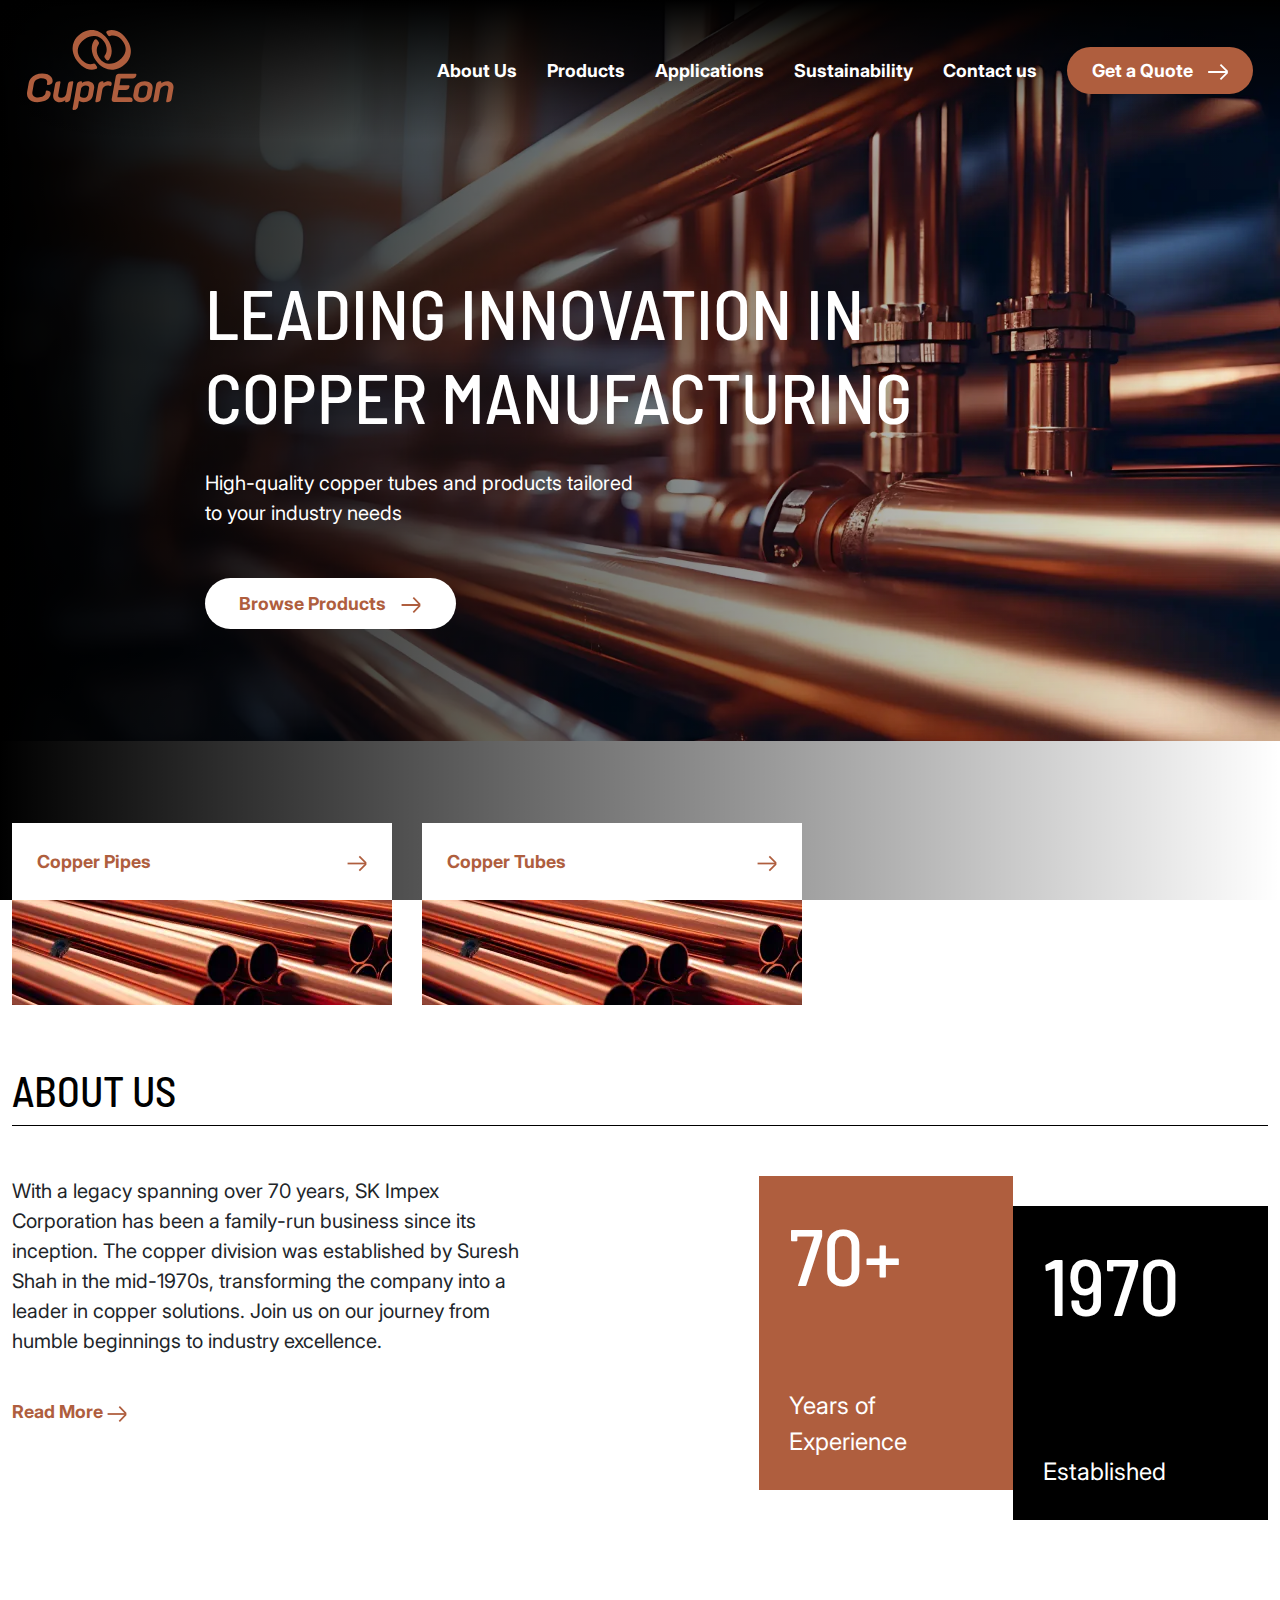
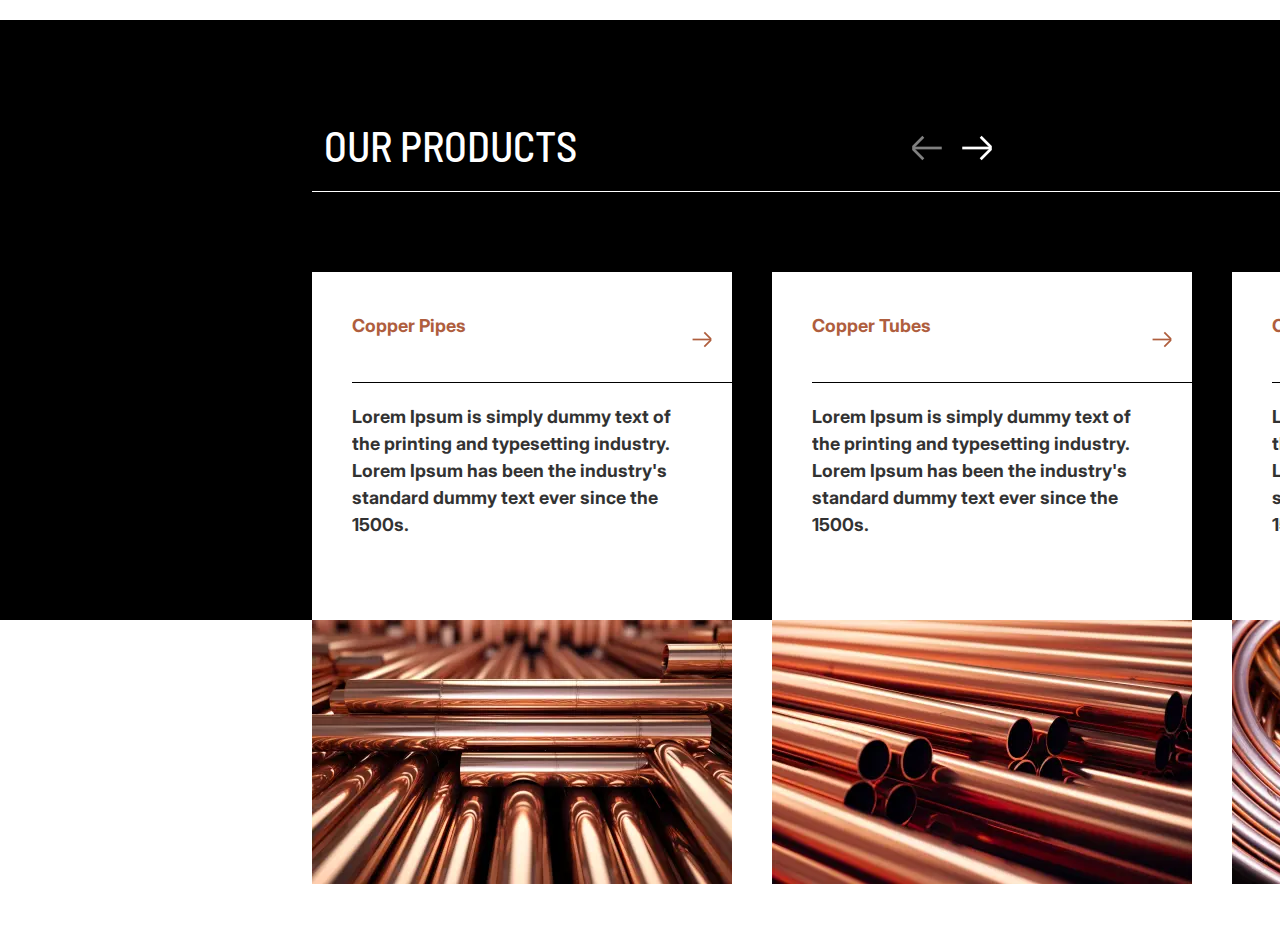
==== index.html @ 1a3609e1 "Fix" ====
<!DOCTYPE html>
<html lang="en">

<head>
    <meta charset="UTF-8">
    <meta name="viewport" content="width=device-width, initial-scale=1.0">
    <title>CuprEon</title>
    <link rel="shortcut icon" href="./assets/images/fav-icon.webp" type="image/x-icon">
    <link rel="stylesheet" href="./css/app.css">
</head>

<body>
    <header class="header">
        <div class="header_inner">
            <div class="header_content container">
                <div class="header_brand_logo">
                    <a href="#">
                        <img src="./assets/images/logo.svg" alt="logo">
                    </a>
                </div>
                <div class="header_navigations_links">
                    <ul class="menu">
                        <li>
                            <a href="#" class="header_nav_links">About Us</a>
                        </li>
                        <li>
                            <a href="#" class="header_nav_links">Products</a>
                        </li>
                        <li>
                            <a href="#" class="header_nav_links">Applications</a>
                        </li>
                        <li>
                            <a href="#" class="header_nav_links">Sustainability</a>
                        </li>
                        <li>
                            <a href="#" class="header_nav_links">Contact us</a>
                        </li>
                        <li>
                            <div class="cta_main diraction_aware_hover">
                                <a href="#" class="cta">Get a Quote <span><img class="theme_icon"
                                            src="./assets/images/site_right_icon_fff.svg"
                                            alt="Image of right icon"></span></a>
                            </div>
                        </li>
                    </ul>

                </div>
                <button class="menu-toggle">☰</button>
            </div>
            <div class="off-canvas-menu">
                <button class="menu-close">&times;</button>
            </div>
        </div>
    </header>
    <main id="main">
        <section id="hero-section">
            <div class="hero">
                <div class="hero_inner">
                    <div class="banner_overlay">
                        <img src="./assets/images/home-hero-banner-bg.webp" alt="Image of banners">
                    </div>
                    <div class="banner_content">
                        <div class="content_inner">
                            <h1>
                                Leading Innovation in
                                Copper Manufacturing
                            </h1>
                            <p>
                                High-quality copper tubes and products tailored to your industry needs
                            </p>
                            <div class="diraction_aware_hover">

                                <a href="#" class="cta cta__banner">Browse Products <span><img class="theme_icon"
                                            src="./assets/images/site_right_icon_theme_clr.svg"
                                            alt="Image of right icon"></span></a>
                            </div>
                        </div>
                    </div>
                </div>
            </div>
        </section>
        <section id="service-cards-section">
            <div class="service_card_inner">
                <div class="service_cards_row container">
                    <div class=" service_card">
                        <div class="service_card_top">
                            <a href="#" class="service_card_link section__cta">
                                <span>Copper Pipes</span>
                                <span class="section__icon">
                                    <img class="section__icon theme_icon"
                                        src=" ./assets/images/site_right_icon_theme_clr.svg" alt="Image of right icon">
                                </span>
                            </a>
                        </div>
                        <div class="service_card_bottom">
                            <img src="./assets/images/copper_tubes.webp" alt="Image of card">
                        </div>
                    </div>
                    <div class=" service_card">
                        <div class="service_card_top">
                            <a href="#" class="service_card_link section__cta">
                                <span>Copper Tubes</span>
                                <span class="section__icon">
                                    <img class="section__icon theme_icon"
                                        src=" ./assets/images/site_right_icon_theme_clr.svg" alt="Image of right icon">
                                </span>
                            </a>
                        </div>
                        <div class="service_card_bottom">
                            <img src="./assets/images/copper_tubes.webp" alt="Image of card">
                        </div>
                    </div>
                </div>
            </div>
        </section>
        <section id="about-us">
            <div class="container padding-top padding-bottom">
                <div class="section--inner">
                    <div class="section__title">
                        <h2> About Us</h2>
                    </div>
                    <div class="section__content">
                        <div class="section__content__inner row">
                            <div class="col-lg-5">
                                <div class="section__col__inner">
                                    <div class="section__text__holder">
                                        <p class="section__text">With a legacy spanning over 70 years, SK Impex
                                            Corporation has been a family-run business since its inception. The copper
                                            division was established by Suresh Shah in the mid-1970s, transforming the
                                            company into a leader in copper solutions. Join us on our journey from
                                            humble beginnings to industry excellence.</p>
                                    </div>
                                    <div class="section__cta__holder">
                                        <a class="section__cta" href="#">Read More <span class="section__icon"><img
                                                    class="theme_icon"
                                                    src="./assets/images/site_right_icon_theme_clr.svg"
                                                    alt="Image of right icon"></span></a>
                                    </div>
                                </div>
                            </div>
                            <div class="col-lg-5">
                                <div class="section__right__content">
                                    <div class="about__exp_block brown">
                                        <h3>70+</h3>
                                        <p class="about_exp_p">Years of Experience</p>
                                    </div>
                                    <div class="about__exp_block black">
                                        <h3>1970</h3>
                                        <p class="about_exp_p">Established</p>
                                    </div>
                                </div>
                            </div>
                        </div>
                    </div>
                </div>
            </div>
        </section>
        <section id="our-product">
            <div class="our-products-section padding-bottom">
                <div class=" our_products_title container no-padding-right no-padding-left">
                    <h2>Our Products</h2>

                </div>
                <div class=" owl-carousel d-block-custom">
                    <div class="item">

                        <div class=" service_card">
                            <div class="service_card_top">
                                <a href="#" class="service_card_link section__cta">
                                    <span>Copper Pipes</span>
                                    <span class="section__icon">
                                        <img class="section__icon theme_icon"
                                            src=" ./assets/images/site_right_icon_theme_clr.svg"
                                            alt="Image of right icon">
                                    </span>
                                    <span class="slider__p__content">
                                        <p>
                                            Lorem Ipsum is simply dummy text of the printing and typesetting industry.
                                            Lorem Ipsum has been the industry's standard
                                            dummy text ever since the 1500s.
                                        </p>
                                    </span>
                                </a>
                            </div>
                            <div class="service_card_bottom">
                                <img src="./assets/images/copper_pipes_slider.webp" alt="Image of card">
                            </div>
                        </div>
                    </div>
                    <div class="item">

                        <div class=" service_card">
                            <div class="service_card_top">
                                <a href="#" class="service_card_link section__cta">
                                    <span>Copper Tubes</span>
                                    <span class="section__icon">
                                        <img class="section__icon theme_icon"
                                            src=" ./assets/images/site_right_icon_theme_clr.svg"
                                            alt="Image of right icon">
                                    </span>
                                    <span class="slider__p__content">
                                        <p>
                                            Lorem Ipsum is simply dummy text of the printing and typesetting industry.
                                            Lorem Ipsum has been the industry's standard
                                            dummy text ever since the 1500s.
                                        </p>
                                    </span>
                                </a>
                            </div>
                            <div class="service_card_bottom">
                                <img src="./assets/images/copper_tubes_slider.webp" alt="Image of card">
                            </div>
                        </div>
                    </div>
                    <div class="item">

                        <div class=" service_card">
                            <div class="service_card_top">
                                <a href="#" class="service_card_link section__cta">
                                    <span>Copper Plain Coil</span>
                                    <span class="section__icon">
                                        <img class="section__icon theme_icon"
                                            src=" ./assets/images/site_right_icon_theme_clr.svg"
                                            alt="Image of right icon">
                                    </span>
                                    <span class="slider__p__content">
                                        <p>
                                            Lorem Ipsum is simply dummy text of the printing and typesetting industry.
                                            Lorem Ipsum has been the industry's standard
                                            dummy text ever since the 1500s.
                                        </p>
                                    </span>
                                </a>
                            </div>
                            <div class="service_card_bottom">
                                <img src="./assets/images/copper_plain_slider.webp" alt="Image of card">
                            </div>
                        </div>
                    </div>
                </div>
            </div>
        </section>
        <section></section>
        <section></section>
    </main>
    <footer></footer>




    <script src="./js/jquery.js"></script>
    <script src="./js/owl.carousel.min.js"></script>
    <script src="./js/bootstrap.min.js"></script>
    <script src="./js/gsap.min.js"></script>
    <script src="./js/ScrollTrigger.min.js"></script>
    <script type="module" src="./js/app.js"></script>
</body>

</html>
---- css/app.css ----
@import url(./owl.carousel.min.css); @import url(./fa.css); @import url(./bootstrap.min.css); @import url(./fonts.css); @import url(./global.css); @import url(./style.css); @import url(./responsive.css);
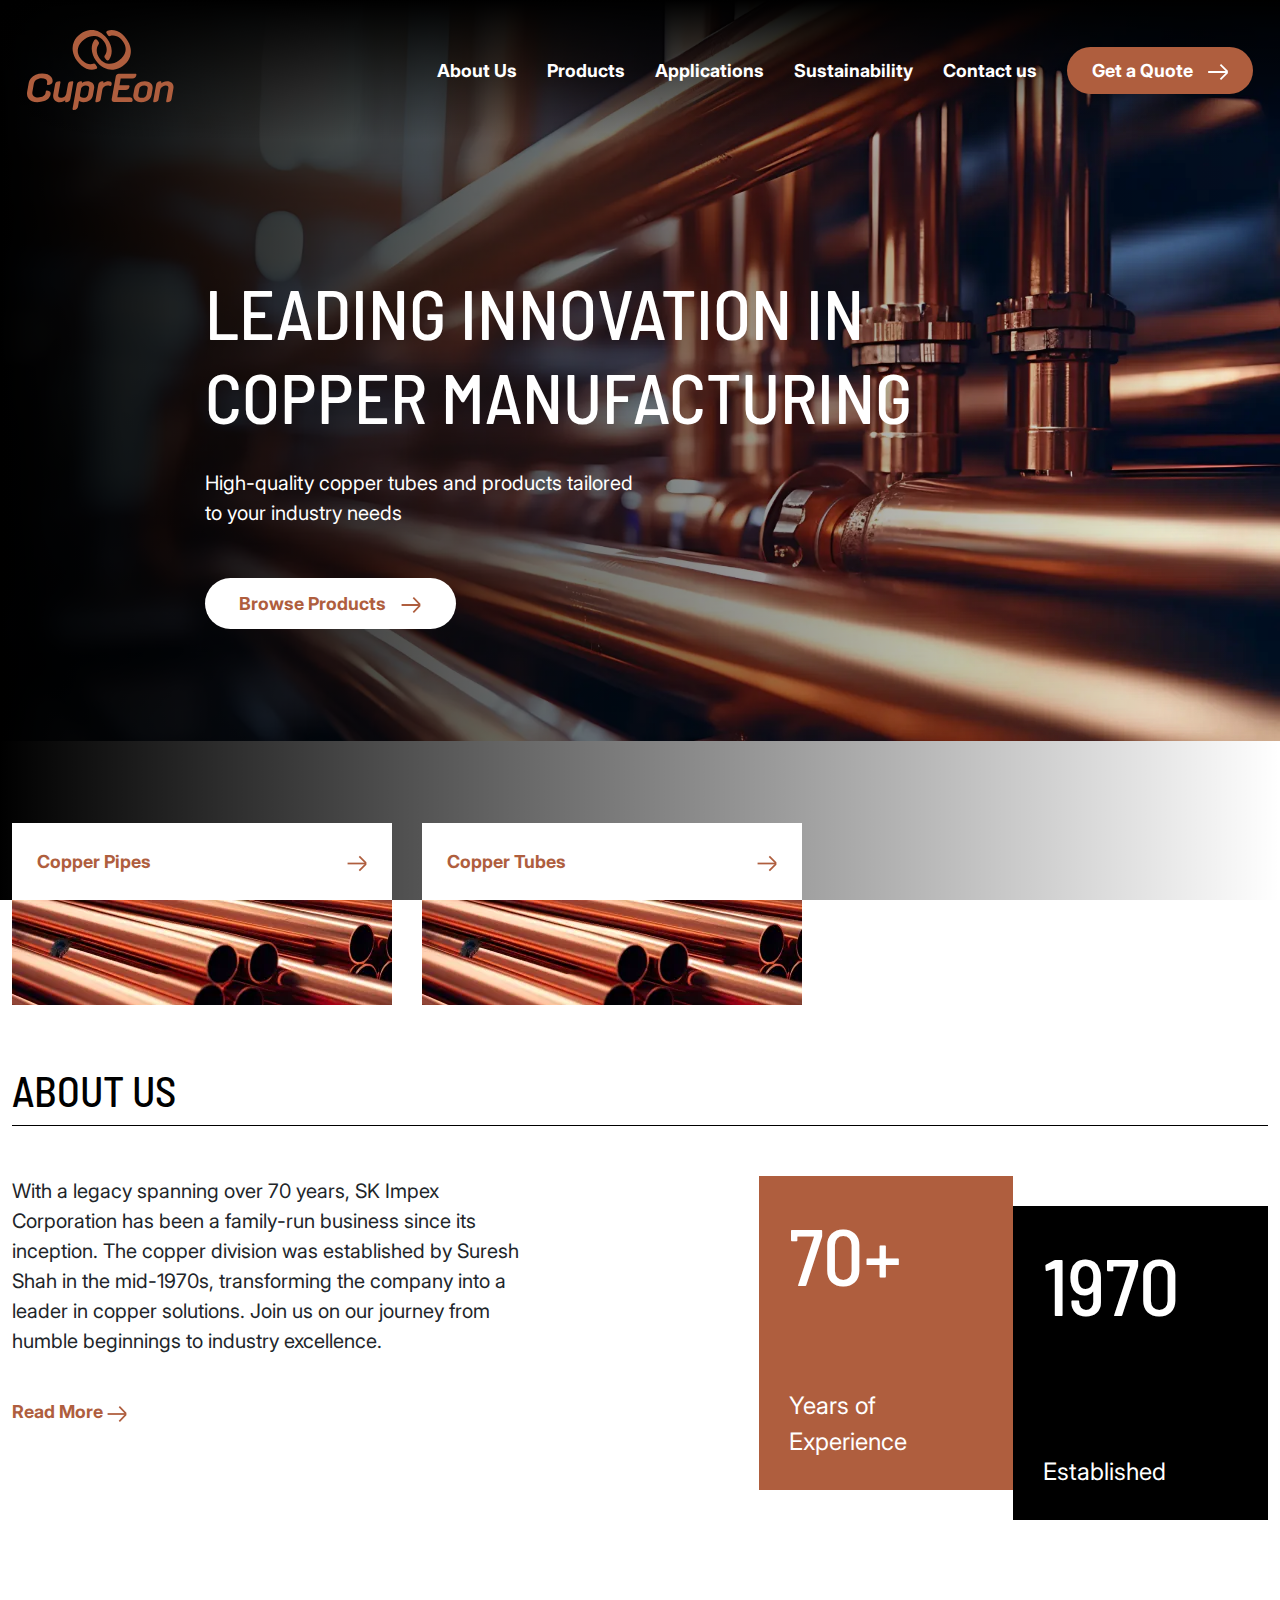
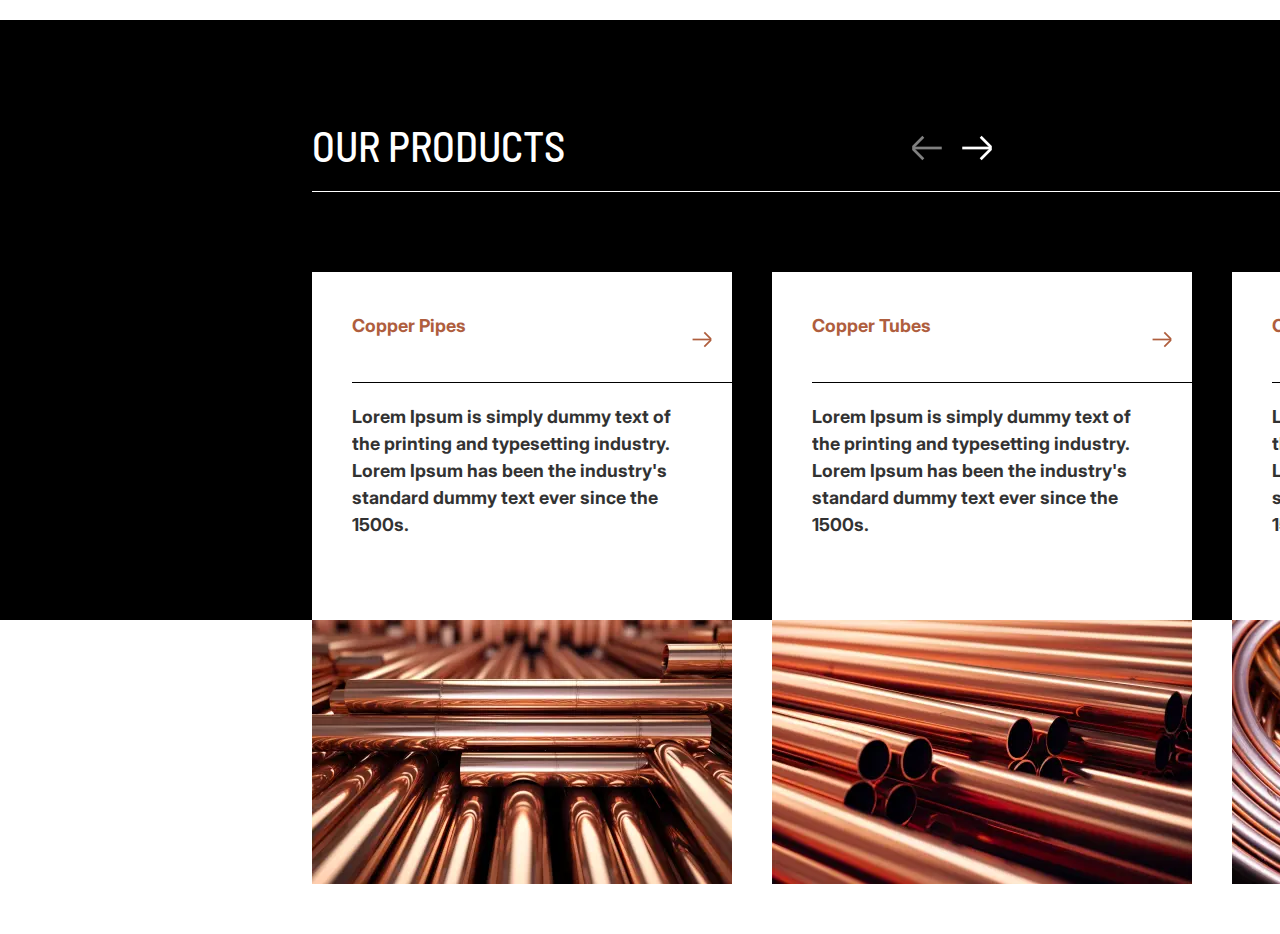
==== commit 77bc8ec4: "Fix" ====
--- a/index.html
+++ b/index.html
@@ -157,7 +157,7 @@
         </section>
         <section id="our-product">
             <div class="our-products-section padding-bottom">
-                <div class=" our_products_title container no-padding-right no-padding-left">
+                <div class=" our_products_title container">
                     <h2>Our Products</h2>
 
                 </div>
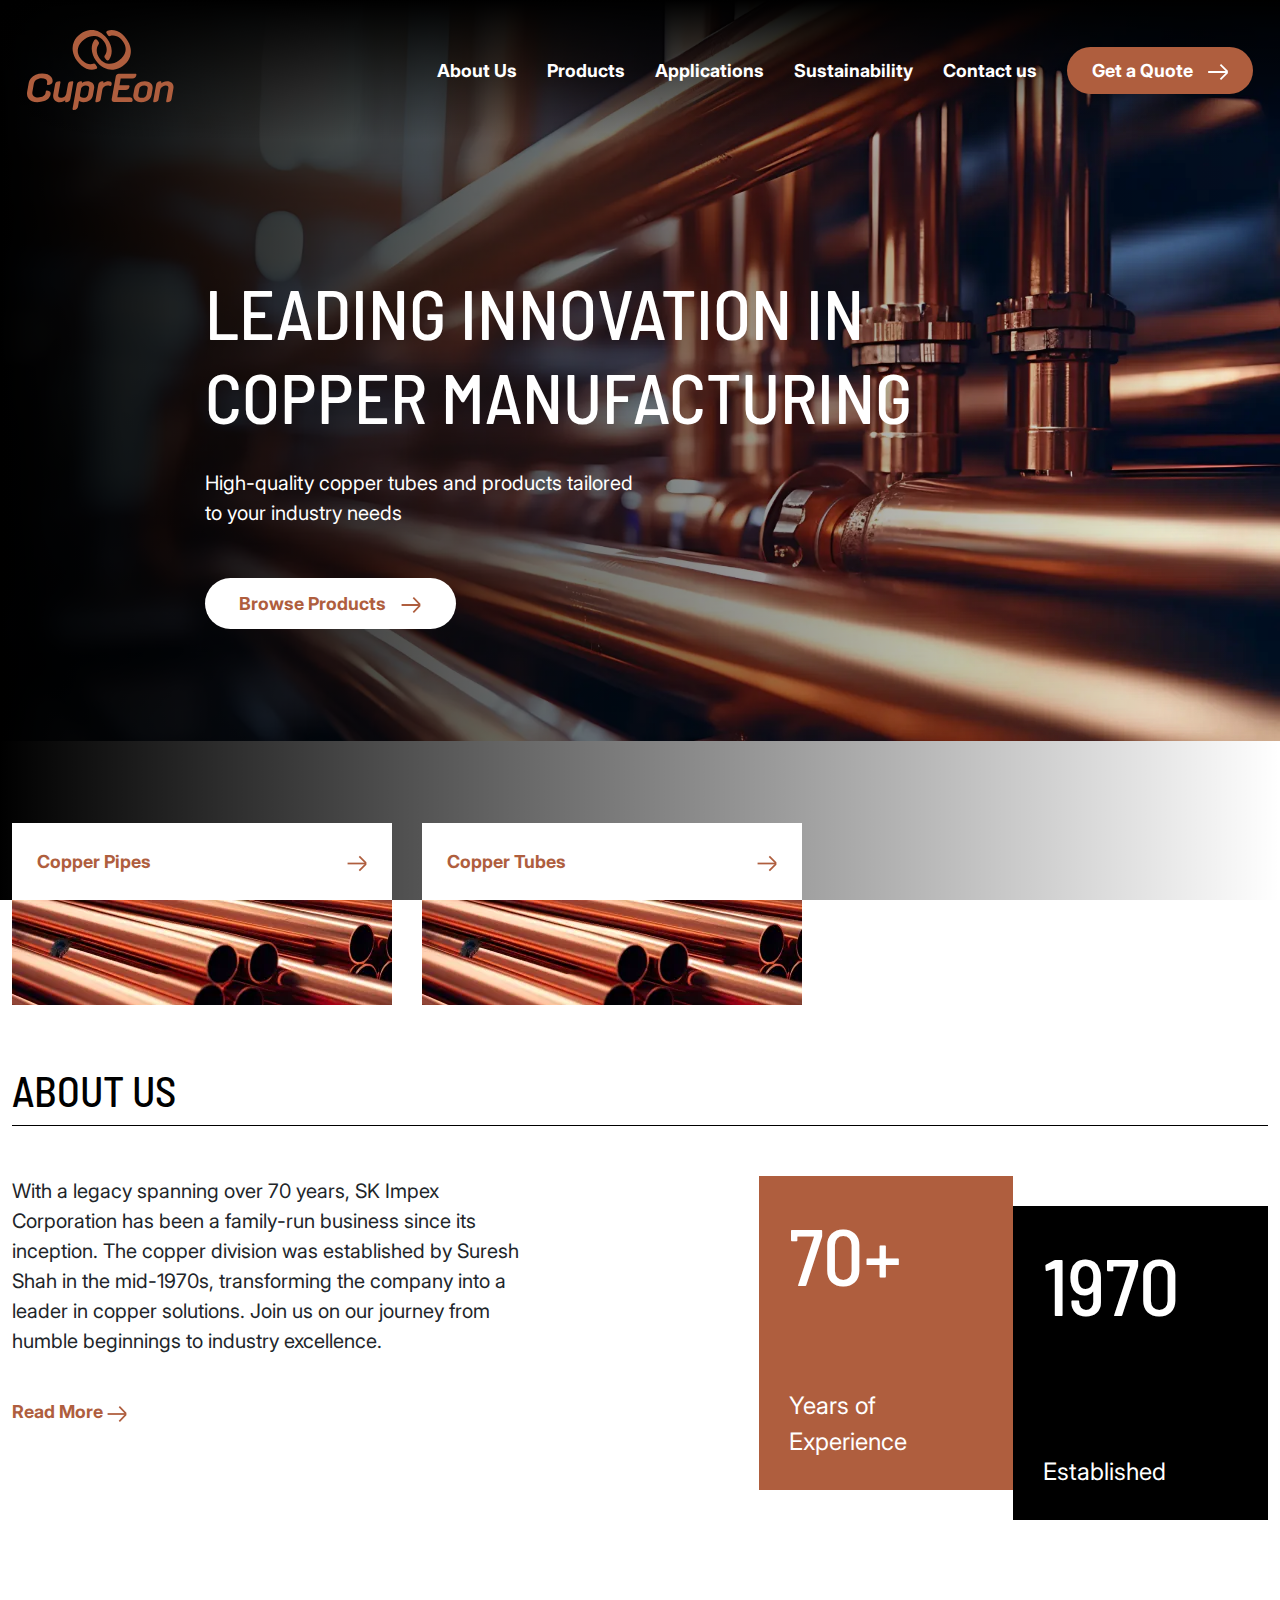
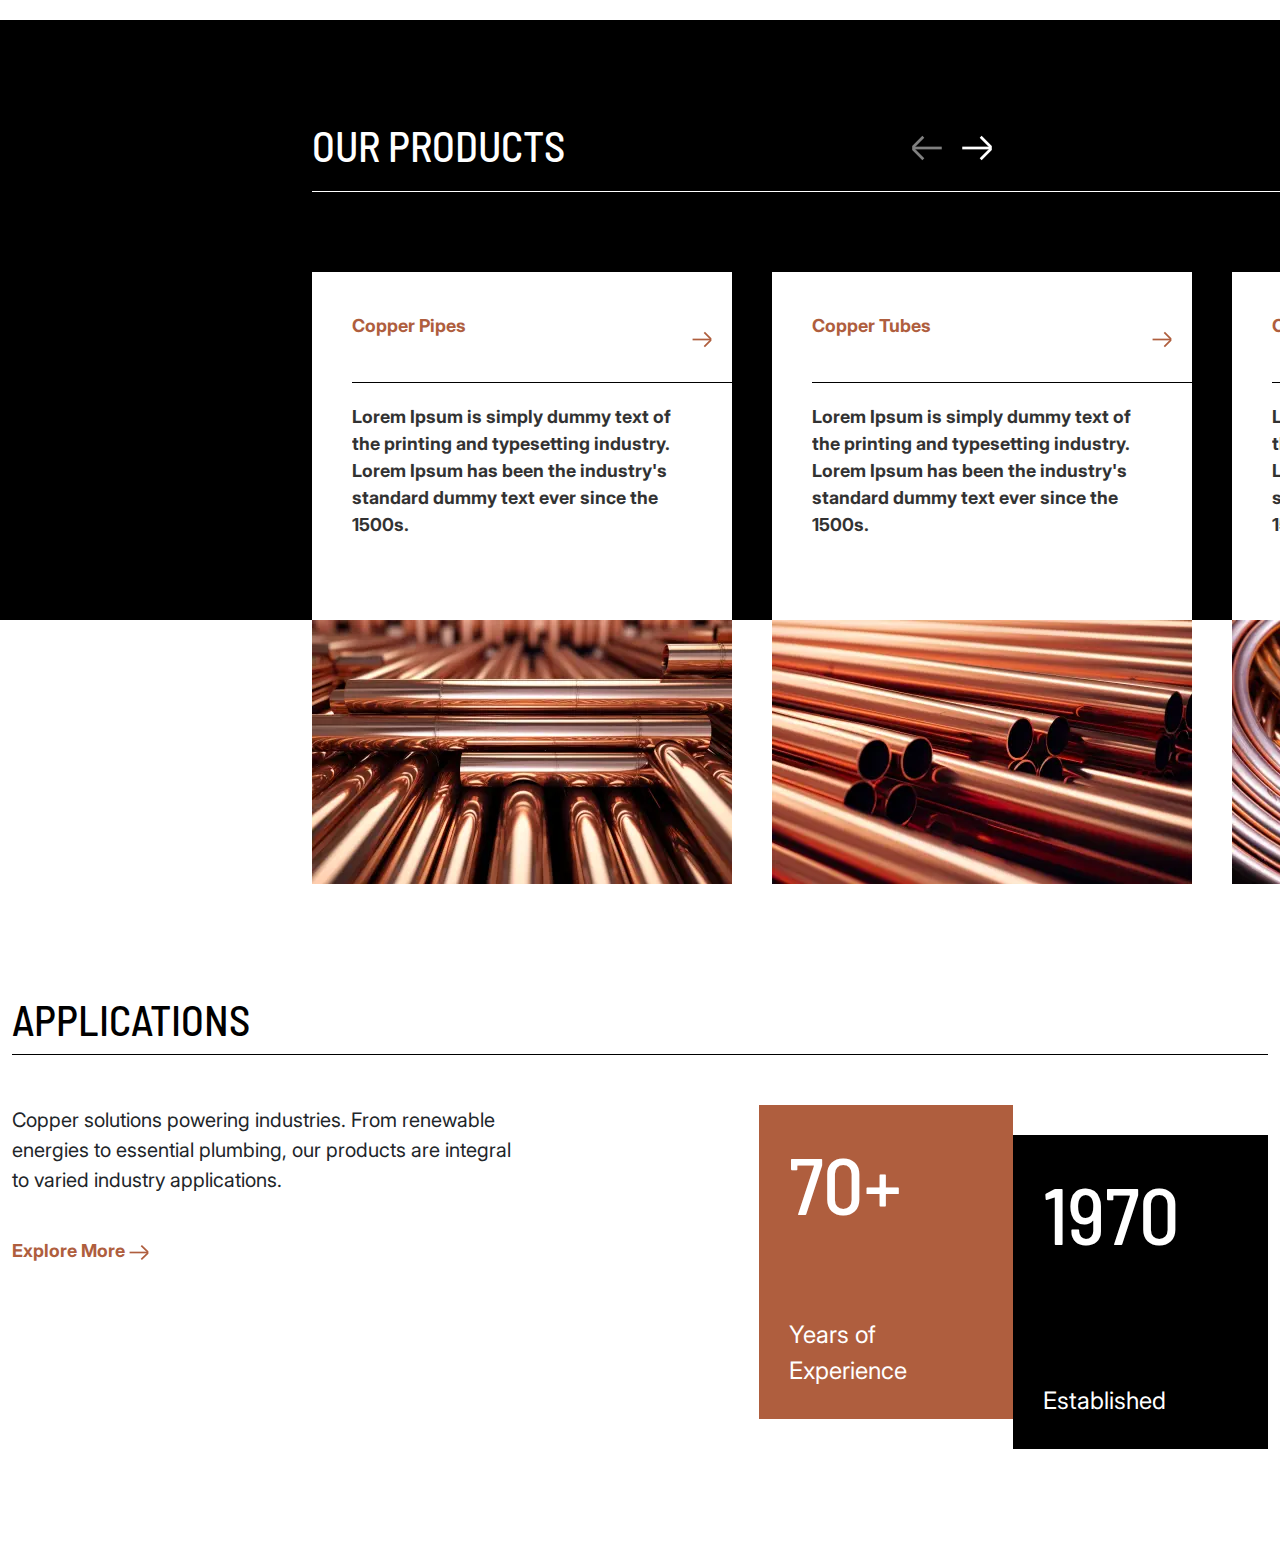
==== commit f6a4d3f5: "Application Added" ====
--- a/index.html
+++ b/index.html
@@ -159,11 +159,9 @@
             <div class="our-products-section padding-bottom">
                 <div class=" our_products_title container">
                     <h2>Our Products</h2>
-
                 </div>
                 <div class=" owl-carousel d-block-custom">
                     <div class="item">
-
                         <div class=" service_card">
                             <div class="service_card_top">
                                 <a href="#" class="service_card_link section__cta">
@@ -240,7 +238,46 @@
                 </div>
             </div>
         </section>
-        <section></section>
+        <section>
+            <div class="container padding-top padding-bottom">
+                <div class="section--inner">
+                    <div class="section__title">
+                        <h2> Applications</h2>
+                    </div>
+                    <div class="section__content">
+                        <div class="section__content__inner row">
+                            <div class="col-lg-5">
+                                <div class="section__col__inner">
+                                    <div class="section__text__holder">
+                                        <p class="section__text">Copper solutions powering industries. From renewable
+                                            energies to essential plumbing, our products are integral to varied
+                                            industry applications.</p>
+                                    </div>
+                                    <div class="section__cta__holder">
+                                        <a class="section__cta" href="#">Explore More <span class="section__icon"><img
+                                                    class="theme_icon"
+                                                    src="./assets/images/site_right_icon_theme_clr.svg"
+                                                    alt="Image of right icon"></span></a>
+                                    </div>
+                                </div>
+                            </div>
+                            <div class="col-lg-5">
+                                <div class="section__right__content">
+                                    <div class="about__exp_block brown">
+                                        <h3>70+</h3>
+                                        <p class="about_exp_p">Years of Experience</p>
+                                    </div>
+                                    <div class="about__exp_block black">
+                                        <h3>1970</h3>
+                                        <p class="about_exp_p">Established</p>
+                                    </div>
+                                </div>
+                            </div>
+                        </div>
+                    </div>
+                </div>
+            </div>
+        </section>
         <section></section>
     </main>
     <footer></footer>
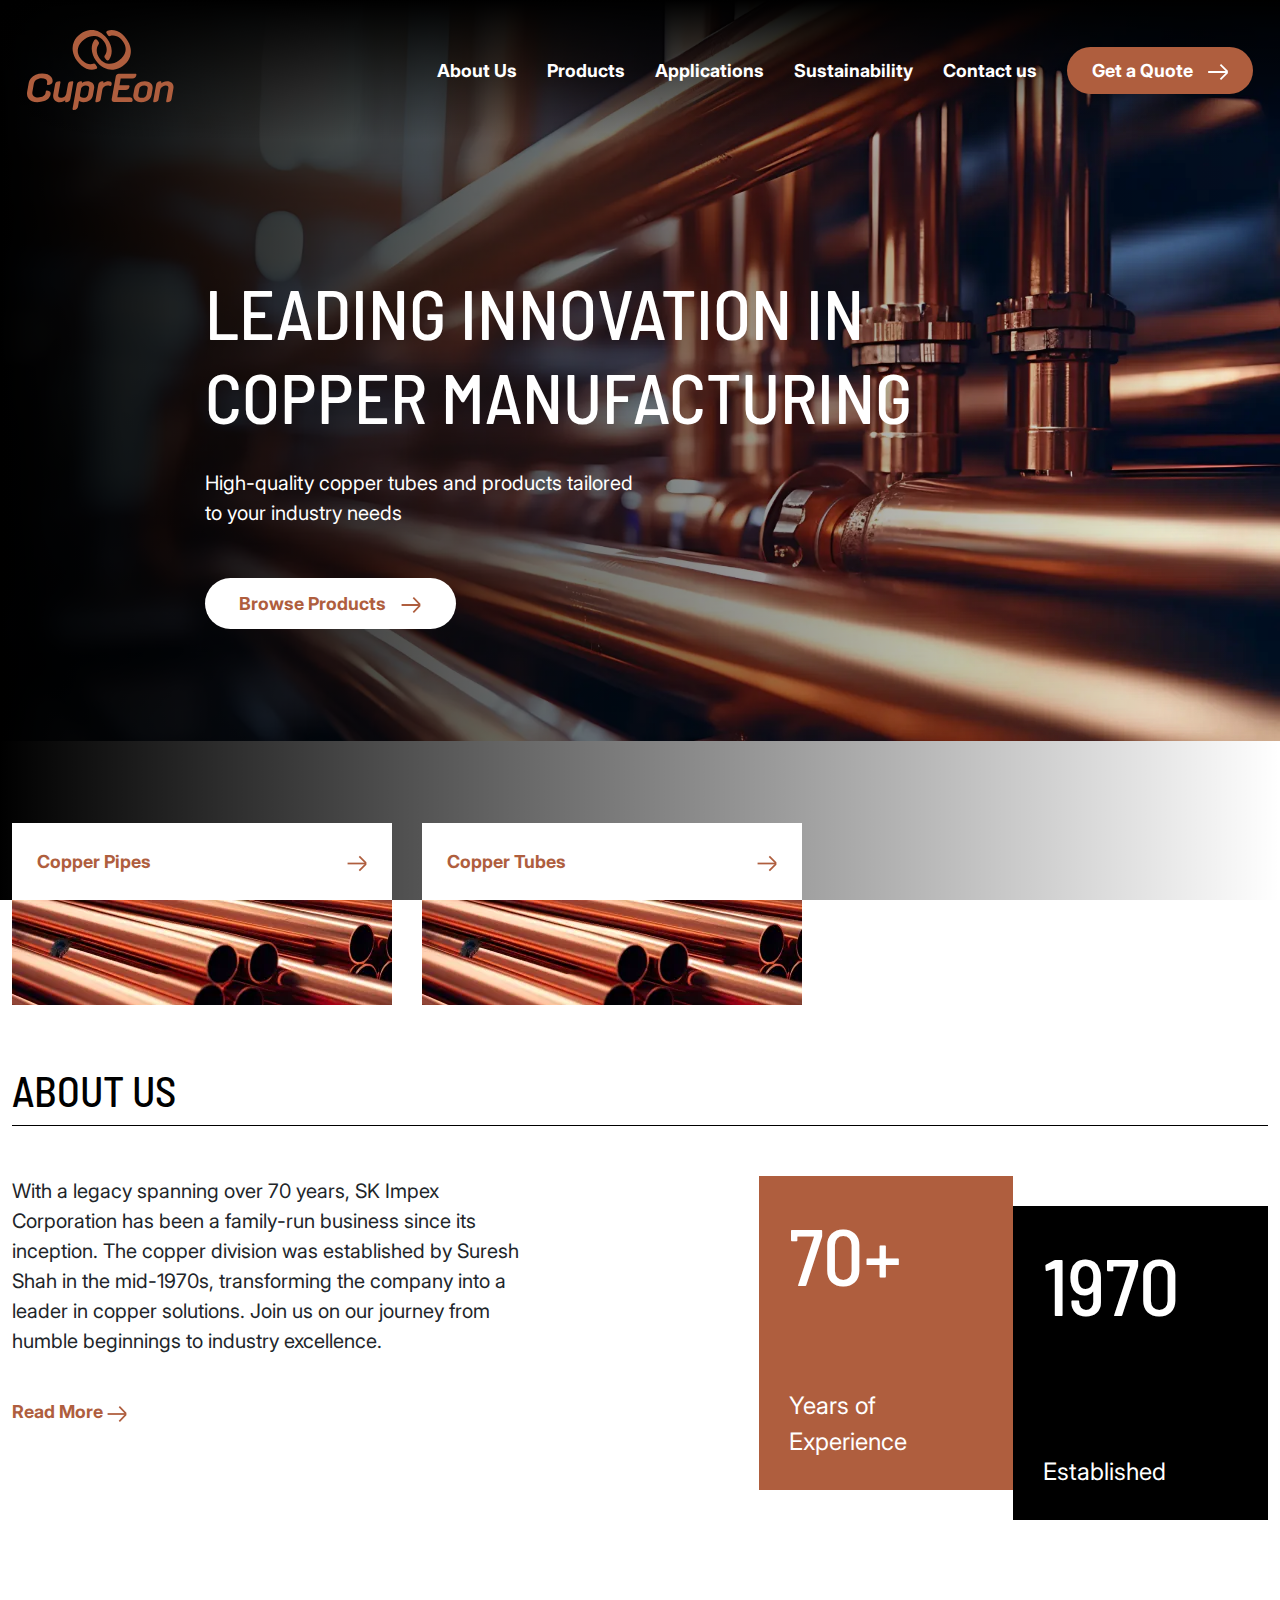
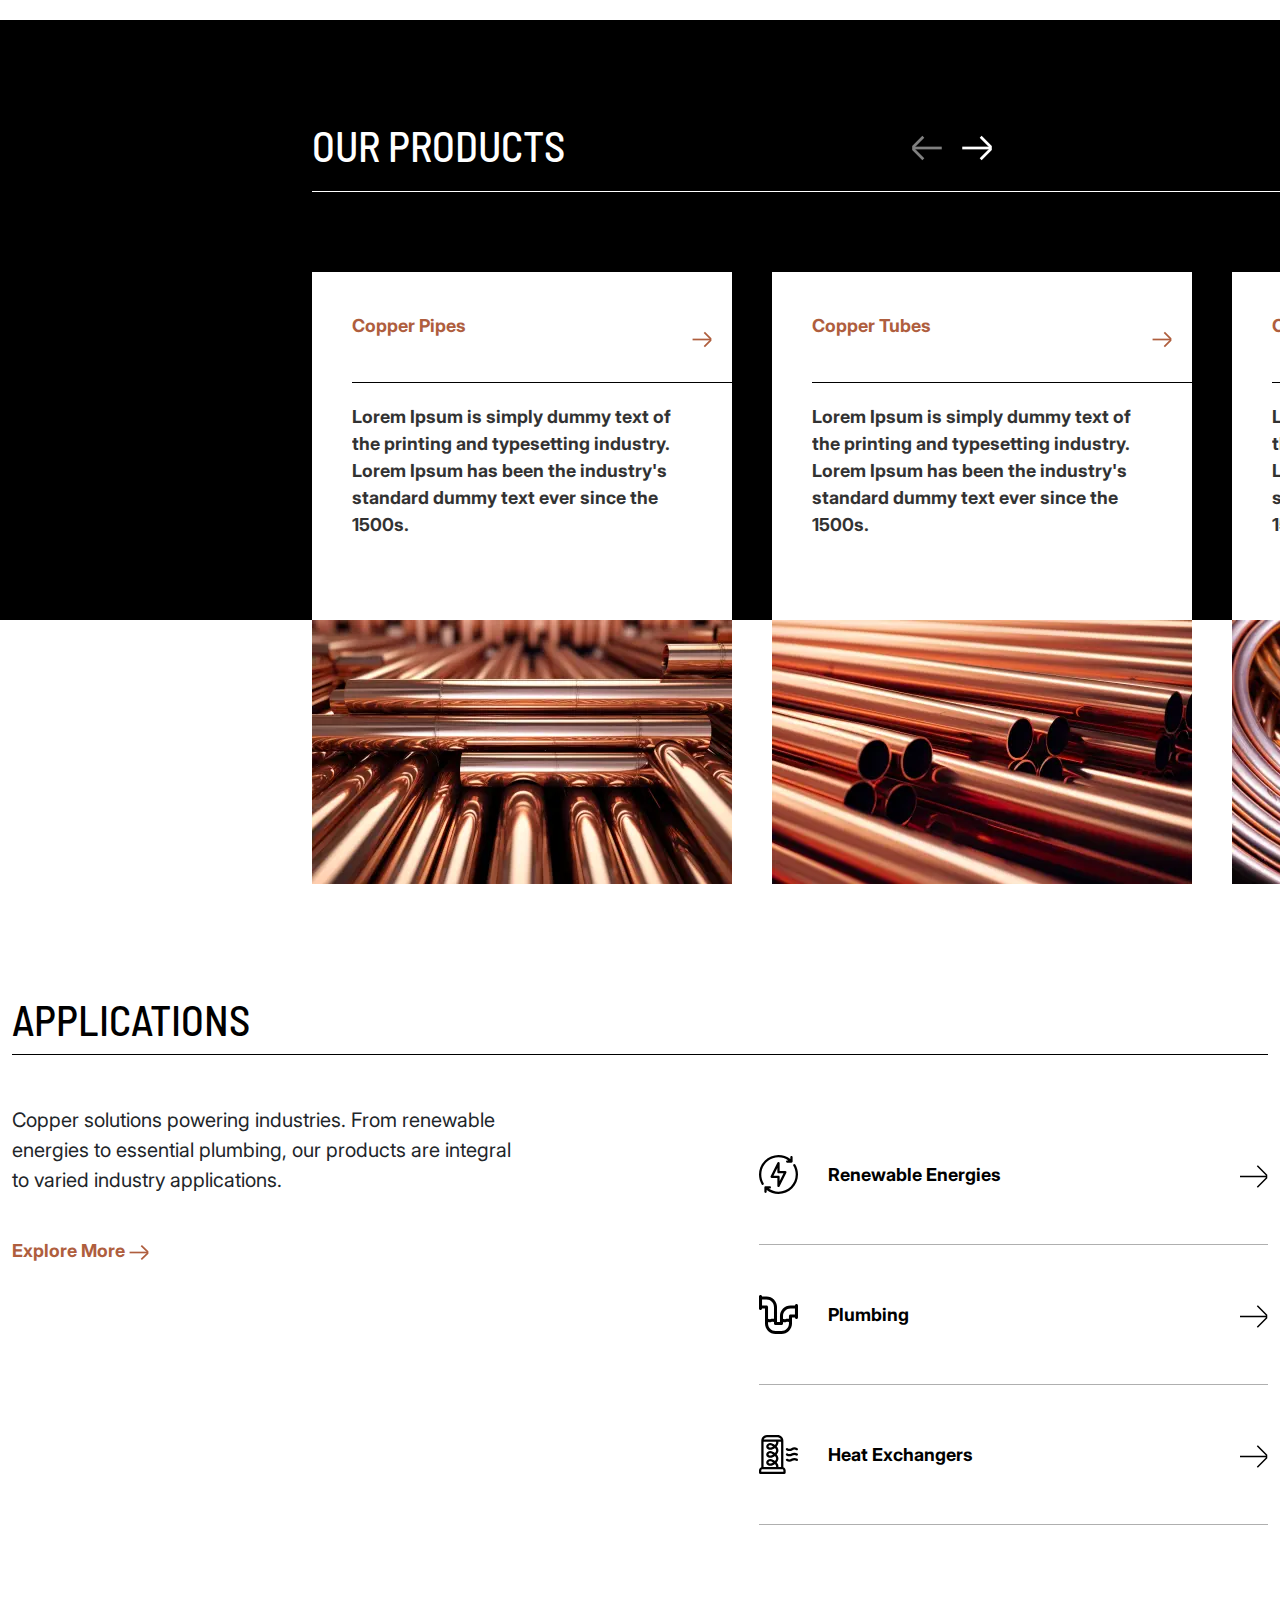
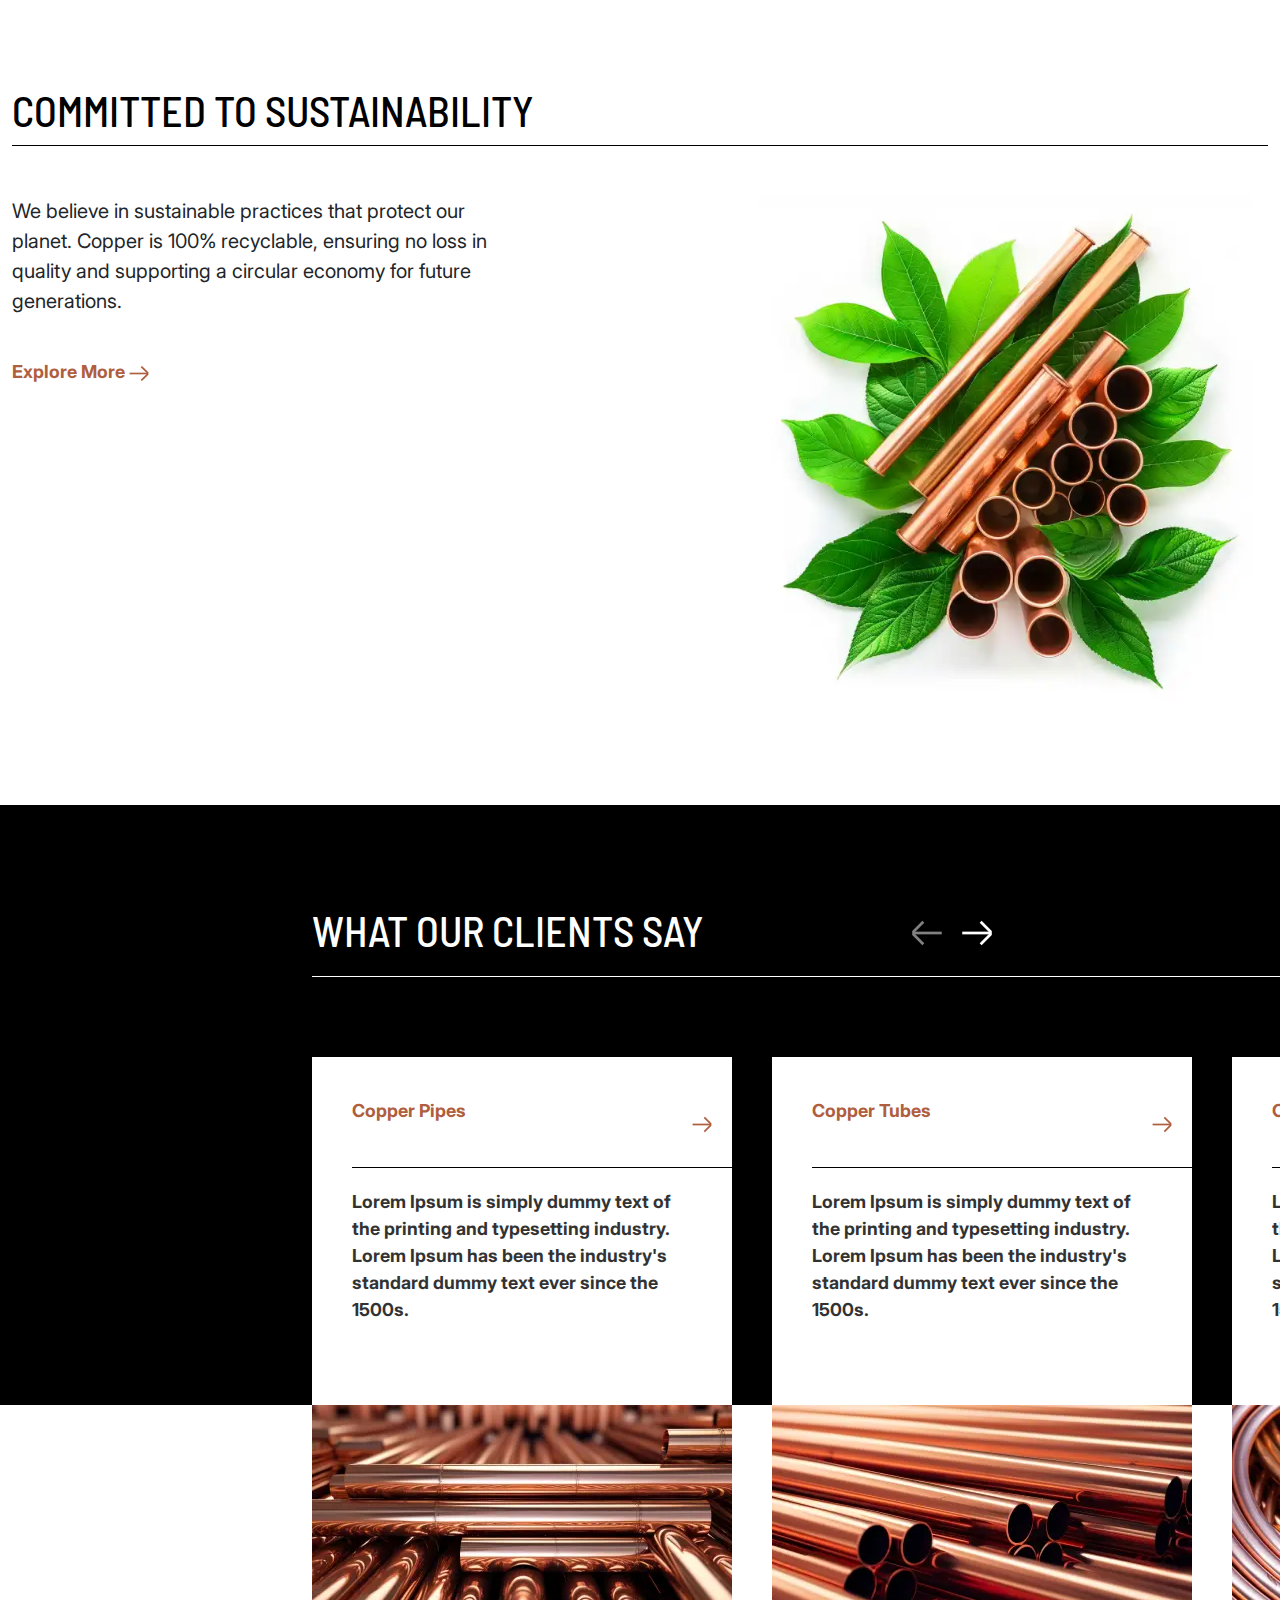
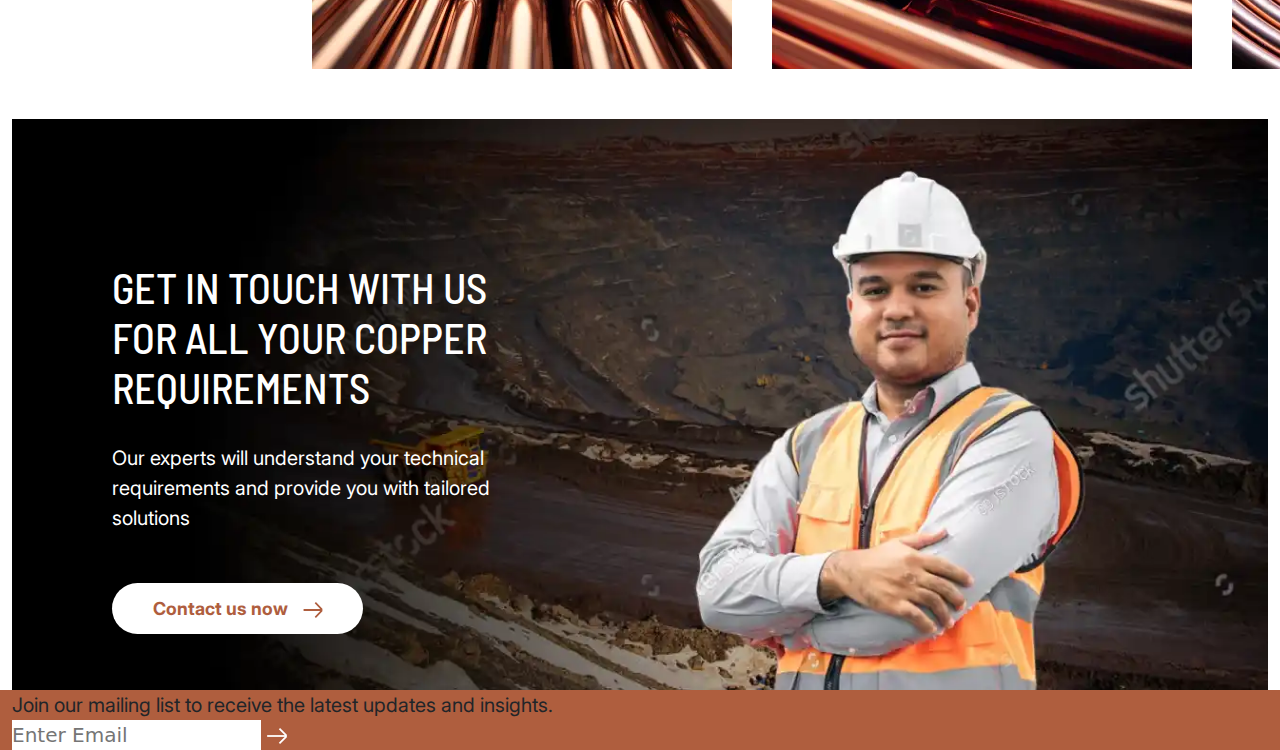
==== commit 018e8ff7: "Fix" ====
--- a/index.html
+++ b/index.html
@@ -2,11 +2,11 @@
 <html lang="en">
 
 <head>
-    <meta charset="UTF-8">
-    <meta name="viewport" content="width=device-width, initial-scale=1.0">
+    <meta charset="UTF-8" />
+    <meta name="viewport" content="width=device-width, initial-scale=1.0" />
     <title>CuprEon</title>
-    <link rel="shortcut icon" href="./assets/images/fav-icon.webp" type="image/x-icon">
-    <link rel="stylesheet" href="./css/app.css">
+    <link rel="shortcut icon" href="./assets/images/fav-icon.webp" type="image/x-icon" />
+    <link rel="stylesheet" href="./css/app.css" />
 </head>
 
 <body>
@@ -15,7 +15,7 @@
             <div class="header_content container">
                 <div class="header_brand_logo">
                     <a href="#">
-                        <img src="./assets/images/logo.svg" alt="logo">
+                        <img src="./assets/images/logo.svg" alt="logo" />
                     </a>
                 </div>
                 <div class="header_navigations_links">
@@ -37,13 +37,12 @@
                         </li>
                         <li>
                             <div class="cta_main diraction_aware_hover">
-                                <a href="#" class="cta">Get a Quote <span><img class="theme_icon"
-                                            src="./assets/images/site_right_icon_fff.svg"
+                                <a href="#" class="cta">Get a Quote
+                                    <span><img class="theme_icon" src="./assets/images/site_right_icon_fff.svg"
                                             alt="Image of right icon"></span></a>
                             </div>
                         </li>
                     </ul>
-
                 </div>
                 <button class="menu-toggle">☰</button>
             </div>
@@ -57,22 +56,19 @@
             <div class="hero">
                 <div class="hero_inner">
                     <div class="banner_overlay">
-                        <img src="./assets/images/home-hero-banner-bg.webp" alt="Image of banners">
+                        <img src="./assets/images/home-hero-banner-bg.webp" alt="Image of banners" />
                     </div>
                     <div class="banner_content">
                         <div class="content_inner">
-                            <h1>
-                                Leading Innovation in
-                                Copper Manufacturing
-                            </h1>
+                            <h1>Leading Innovation in Copper Manufacturing</h1>
                             <p>
-                                High-quality copper tubes and products tailored to your industry needs
+                                High-quality copper tubes and products tailored to your
+                                industry needs
                             </p>
                             <div class="diraction_aware_hover">
-
-                                <a href="#" class="cta cta__banner">Browse Products <span><img class="theme_icon"
-                                            src="./assets/images/site_right_icon_theme_clr.svg"
-                                            alt="Image of right icon"></span></a>
+                                <a href="#" class="cta cta__banner">Browse Products
+                                    <span><img class="theme_icon" src="./assets/images/site_right_icon_theme_clr.svg"
+                                            alt="Image of right icon" /></span></a>
                             </div>
                         </div>
                     </div>
@@ -82,32 +78,34 @@
         <section id="service-cards-section">
             <div class="service_card_inner">
                 <div class="service_cards_row container">
-                    <div class=" service_card">
+                    <div class="service_card">
                         <div class="service_card_top">
                             <a href="#" class="service_card_link section__cta">
                                 <span>Copper Pipes</span>
                                 <span class="section__icon">
                                     <img class="section__icon theme_icon"
-                                        src=" ./assets/images/site_right_icon_theme_clr.svg" alt="Image of right icon">
+                                        src=" ./assets/images/site_right_icon_theme_clr.svg"
+                                        alt="Image of right icon" />
                                 </span>
                             </a>
                         </div>
                         <div class="service_card_bottom">
-                            <img src="./assets/images/copper_tubes.webp" alt="Image of card">
-                        </div>
-                    </div>
-                    <div class=" service_card">
+                            <img src="./assets/images/copper_tubes.webp" alt="Image of card" />
+                        </div>
+                    </div>
+                    <div class="service_card">
                         <div class="service_card_top">
                             <a href="#" class="service_card_link section__cta">
                                 <span>Copper Tubes</span>
                                 <span class="section__icon">
                                     <img class="section__icon theme_icon"
-                                        src=" ./assets/images/site_right_icon_theme_clr.svg" alt="Image of right icon">
+                                        src=" ./assets/images/site_right_icon_theme_clr.svg"
+                                        alt="Image of right icon" />
                                 </span>
                             </a>
                         </div>
                         <div class="service_card_bottom">
-                            <img src="./assets/images/copper_tubes.webp" alt="Image of card">
+                            <img src="./assets/images/copper_tubes.webp" alt="Image of card" />
                         </div>
                     </div>
                 </div>
@@ -117,24 +115,27 @@
             <div class="container padding-top padding-bottom">
                 <div class="section--inner">
                     <div class="section__title">
-                        <h2> About Us</h2>
+                        <h2>About Us</h2>
                     </div>
                     <div class="section__content">
                         <div class="section__content__inner row">
                             <div class="col-lg-5">
                                 <div class="section__col__inner">
                                     <div class="section__text__holder">
-                                        <p class="section__text">With a legacy spanning over 70 years, SK Impex
-                                            Corporation has been a family-run business since its inception. The copper
-                                            division was established by Suresh Shah in the mid-1970s, transforming the
-                                            company into a leader in copper solutions. Join us on our journey from
-                                            humble beginnings to industry excellence.</p>
+                                        <p class="section__text">
+                                            With a legacy spanning over 70 years, SK Impex
+                                            Corporation has been a family-run business since its
+                                            inception. The copper division was established by Suresh
+                                            Shah in the mid-1970s, transforming the company into a
+                                            leader in copper solutions. Join us on our journey from
+                                            humble beginnings to industry excellence.
+                                        </p>
                                     </div>
                                     <div class="section__cta__holder">
-                                        <a class="section__cta" href="#">Read More <span class="section__icon"><img
-                                                    class="theme_icon"
+                                        <a class="section__cta" href="#">Read More
+                                            <span class="section__icon"><img class="theme_icon"
                                                     src="./assets/images/site_right_icon_theme_clr.svg"
-                                                    alt="Image of right icon"></span></a>
+                                                    alt="Image of right icon" /></span></a>
                                     </div>
                                 </div>
                             </div>
@@ -155,135 +156,313 @@
                 </div>
             </div>
         </section>
-        <section id="our-product">
+        <section id="our-product" class="slider_section_bg">
             <div class="our-products-section padding-bottom">
-                <div class=" our_products_title container">
+                <div class="our_products_title container">
                     <h2>Our Products</h2>
                 </div>
-                <div class=" owl-carousel d-block-custom">
-                    <div class="item">
-                        <div class=" service_card">
+                <div class="owl-carousel d-block-custom">
+                    <div class="item">
+                        <div class="service_card">
                             <div class="service_card_top">
                                 <a href="#" class="service_card_link section__cta">
                                     <span>Copper Pipes</span>
                                     <span class="section__icon">
                                         <img class="section__icon theme_icon"
                                             src=" ./assets/images/site_right_icon_theme_clr.svg"
-                                            alt="Image of right icon">
-                                    </span>
-                                    <span class="slider__p__content">
-                                        <p>
-                                            Lorem Ipsum is simply dummy text of the printing and typesetting industry.
-                                            Lorem Ipsum has been the industry's standard
-                                            dummy text ever since the 1500s.
-                                        </p>
-                                    </span>
-                                </a>
-                            </div>
-                            <div class="service_card_bottom">
-                                <img src="./assets/images/copper_pipes_slider.webp" alt="Image of card">
-                            </div>
-                        </div>
-                    </div>
-                    <div class="item">
-
-                        <div class=" service_card">
+                                            alt="Image of right icon" />
+                                    </span>
+                                    <span class="slider__p__content">
+                                        <p>
+                                            Lorem Ipsum is simply dummy text of the printing and
+                                            typesetting industry. Lorem Ipsum has been the
+                                            industry's standard dummy text ever since the 1500s.
+                                        </p>
+                                    </span>
+                                </a>
+                            </div>
+                            <div class="service_card_bottom">
+                                <img src="./assets/images/copper_pipes_slider.webp" alt="Image of card" />
+                            </div>
+                        </div>
+                    </div>
+                    <div class="item">
+                        <div class="service_card">
                             <div class="service_card_top">
                                 <a href="#" class="service_card_link section__cta">
                                     <span>Copper Tubes</span>
                                     <span class="section__icon">
                                         <img class="section__icon theme_icon"
                                             src=" ./assets/images/site_right_icon_theme_clr.svg"
-                                            alt="Image of right icon">
-                                    </span>
-                                    <span class="slider__p__content">
-                                        <p>
-                                            Lorem Ipsum is simply dummy text of the printing and typesetting industry.
-                                            Lorem Ipsum has been the industry's standard
-                                            dummy text ever since the 1500s.
-                                        </p>
-                                    </span>
-                                </a>
-                            </div>
-                            <div class="service_card_bottom">
-                                <img src="./assets/images/copper_tubes_slider.webp" alt="Image of card">
-                            </div>
-                        </div>
-                    </div>
-                    <div class="item">
-
-                        <div class=" service_card">
+                                            alt="Image of right icon" />
+                                    </span>
+                                    <span class="slider__p__content">
+                                        <p>
+                                            Lorem Ipsum is simply dummy text of the printing and
+                                            typesetting industry. Lorem Ipsum has been the
+                                            industry's standard dummy text ever since the 1500s.
+                                        </p>
+                                    </span>
+                                </a>
+                            </div>
+                            <div class="service_card_bottom">
+                                <img src="./assets/images/copper_tubes_slider.webp" alt="Image of card" />
+                            </div>
+                        </div>
+                    </div>
+                    <div class="item">
+                        <div class="service_card">
                             <div class="service_card_top">
                                 <a href="#" class="service_card_link section__cta">
                                     <span>Copper Plain Coil</span>
                                     <span class="section__icon">
                                         <img class="section__icon theme_icon"
                                             src=" ./assets/images/site_right_icon_theme_clr.svg"
-                                            alt="Image of right icon">
-                                    </span>
-                                    <span class="slider__p__content">
-                                        <p>
-                                            Lorem Ipsum is simply dummy text of the printing and typesetting industry.
-                                            Lorem Ipsum has been the industry's standard
-                                            dummy text ever since the 1500s.
-                                        </p>
-                                    </span>
-                                </a>
-                            </div>
-                            <div class="service_card_bottom">
-                                <img src="./assets/images/copper_plain_slider.webp" alt="Image of card">
-                            </div>
-                        </div>
-                    </div>
-                </div>
-            </div>
-        </section>
-        <section>
+                                            alt="Image of right icon" />
+                                    </span>
+                                    <span class="slider__p__content">
+                                        <p>
+                                            Lorem Ipsum is simply dummy text of the printing and
+                                            typesetting industry. Lorem Ipsum has been the
+                                            industry's standard dummy text ever since the 1500s.
+                                        </p>
+                                    </span>
+                                </a>
+                            </div>
+                            <div class="service_card_bottom">
+                                <img src="./assets/images/copper_plain_slider.webp" alt="Image of card" />
+                            </div>
+                        </div>
+                    </div>
+                </div>
+            </div>
+        </section>
+        <section id="application">
             <div class="container padding-top padding-bottom">
                 <div class="section--inner">
                     <div class="section__title">
-                        <h2> Applications</h2>
+                        <h2>Applications</h2>
                     </div>
                     <div class="section__content">
                         <div class="section__content__inner row">
                             <div class="col-lg-5">
                                 <div class="section__col__inner">
                                     <div class="section__text__holder">
-                                        <p class="section__text">Copper solutions powering industries. From renewable
-                                            energies to essential plumbing, our products are integral to varied
-                                            industry applications.</p>
+                                        <p class="section__text">
+                                            Copper solutions powering industries. From renewable
+                                            energies to essential plumbing, our products are
+                                            integral to varied industry applications.
+                                        </p>
                                     </div>
                                     <div class="section__cta__holder">
-                                        <a class="section__cta" href="#">Explore More <span class="section__icon"><img
-                                                    class="theme_icon"
+                                        <a class="section__cta" href="#">Explore More
+                                            <span class="section__icon"><img class="theme_icon"
                                                     src="./assets/images/site_right_icon_theme_clr.svg"
-                                                    alt="Image of right icon"></span></a>
+                                                    alt="Image of right icon" /></span></a>
                                     </div>
                                 </div>
                             </div>
                             <div class="col-lg-5">
                                 <div class="section__right__content">
-                                    <div class="about__exp_block brown">
-                                        <h3>70+</h3>
-                                        <p class="about_exp_p">Years of Experience</p>
-                                    </div>
-                                    <div class="about__exp_block black">
-                                        <h3>1970</h3>
-                                        <p class="about_exp_p">Established</p>
-                                    </div>
-                                </div>
-                            </div>
-                        </div>
-                    </div>
-                </div>
-            </div>
-        </section>
-        <section></section>
+                                    <div class="section__cta__holder">
+                                        <div class="application__item">
+
+                                            <a class="section__cta application__links" href="#"><span><img
+                                                        src="./assets/images/renewable_icon.svg"
+                                                        alt="Image of product icon" /></span>
+                                                <span class="application__name">Renewable Energies</span>
+                                                <span class="section__icon"><img class="theme_icon theme_icon__resize"
+                                                        src="./assets/images/theme__arrow__000.svg"
+                                                        alt="Image of right icon" /></span></a>
+                                        </div>
+                                        <div class="application__item">
+
+                                            <a class="section__cta application__links" href="#"><span><img
+                                                        src="./assets/images/plumbing_icon.svg"
+                                                        alt="Image of product icon" /></span>
+                                                <span class="application__name">Plumbing</span>
+                                                <span class="section__icon"><img class="theme_icon theme_icon__resize"
+                                                        src="./assets/images/theme__arrow__000.svg"
+                                                        alt="Image of right icon" /></span></a>
+                                        </div>
+                                        <div class="application__item">
+
+                                            <a class="section__cta application__links" href="#"><span><img
+                                                        src="./assets/images/carbon_heater.svg"
+                                                        alt="Image of product icon" /></span>
+                                                <span class="application__name">Heat Exchangers</span>
+                                                <span class="section__icon"><img class="theme_icon theme_icon__resize"
+                                                        src="./assets/images/theme__arrow__000.svg"
+                                                        alt="Image of right icon" /></span></a>
+                                        </div>
+                                    </div>
+                                </div>
+                            </div>
+                        </div>
+                    </div>
+                </div>
+            </div>
+        </section>
+        <section id="sustainability">
+            <div class="container padding-top padding-bottom">
+                <div class="section--inner">
+                    <div class="section__title">
+                        <h2>Committed to Sustainability</h2>
+                    </div>
+                    <div class="section__content">
+                        <div class="section__content__inner row">
+                            <div class="col-lg-5">
+                                <div class="section__col__inner">
+                                    <div class="section__text__holder">
+                                        <p class="section__text">
+                                            We believe in sustainable practices that protect our planet. Copper is 100%
+                                            recyclable, ensuring no loss in quality and
+                                            supporting a circular economy for future generations.
+                                        </p>
+                                    </div>
+                                    <div class="section__cta__holder">
+                                        <a class="section__cta" href="#">Explore More
+                                            <span class="section__icon"><img class="theme_icon"
+                                                    src="./assets/images/site_right_icon_theme_clr.svg"
+                                                    alt="Image of right icon" /></span></a>
+                                    </div>
+                                </div>
+                            </div>
+                            <div class="col-lg-5">
+                                <div class="section__right__content">
+                                    <div class="sustainability_img">
+                                        <img src="./assets/images/plant_copper.webp" alt="image of plant copper">
+                                    </div>
+                                </div>
+                            </div>
+                        </div>
+                    </div>
+                </div>
+            </div>
+        </section>
+        <section id="review" class="slider_section_bg">
+            <div class="our-products-section padding-bottom">
+                <div class="our_products_title container">
+                    <h2>What Our Clients Say</h2>
+                </div>
+                <div class="owl-carousel d-block-custom">
+                    <div class="item">
+                        <div class="service_card">
+                            <div class="service_card_top">
+                                <a href="#" class="service_card_link section__cta">
+                                    <span>Copper Pipes</span>
+                                    <span class="section__icon">
+                                        <img class="section__icon theme_icon"
+                                            src=" ./assets/images/site_right_icon_theme_clr.svg"
+                                            alt="Image of right icon" />
+                                    </span>
+                                    <span class="slider__p__content">
+                                        <p>
+                                            Lorem Ipsum is simply dummy text of the printing and
+                                            typesetting industry. Lorem Ipsum has been the
+                                            industry's standard dummy text ever since the 1500s.
+                                        </p>
+                                    </span>
+                                </a>
+                            </div>
+                            <div class="service_card_bottom">
+                                <img src="./assets/images/copper_pipes_slider.webp" alt="Image of card" />
+                            </div>
+                        </div>
+                    </div>
+                    <div class="item">
+                        <div class="service_card">
+                            <div class="service_card_top">
+                                <a href="#" class="service_card_link section__cta">
+                                    <span>Copper Tubes</span>
+                                    <span class="section__icon">
+                                        <img class="section__icon theme_icon"
+                                            src=" ./assets/images/site_right_icon_theme_clr.svg"
+                                            alt="Image of right icon" />
+                                    </span>
+                                    <span class="slider__p__content">
+                                        <p>
+                                            Lorem Ipsum is simply dummy text of the printing and
+                                            typesetting industry. Lorem Ipsum has been the
+                                            industry's standard dummy text ever since the 1500s.
+                                        </p>
+                                    </span>
+                                </a>
+                            </div>
+                            <div class="service_card_bottom">
+                                <img src="./assets/images/copper_tubes_slider.webp" alt="Image of card" />
+                            </div>
+                        </div>
+                    </div>
+                    <div class="item">
+                        <div class="service_card">
+                            <div class="service_card_top">
+                                <a href="#" class="service_card_link section__cta">
+                                    <span>Copper Plain Coil</span>
+                                    <span class="section__icon">
+                                        <img class="section__icon theme_icon"
+                                            src=" ./assets/images/site_right_icon_theme_clr.svg"
+                                            alt="Image of right icon" />
+                                    </span>
+                                    <span class="slider__p__content">
+                                        <p>
+                                            Lorem Ipsum is simply dummy text of the printing and
+                                            typesetting industry. Lorem Ipsum has been the
+                                            industry's standard dummy text ever since the 1500s.
+                                        </p>
+                                    </span>
+                                </a>
+                            </div>
+                            <div class="service_card_bottom">
+                                <img src="./assets/images/copper_plain_slider.webp" alt="Image of card" />
+                            </div>
+                        </div>
+                    </div>
+                </div>
+            </div>
+        </section>
+        <section id="gitBg">
+            <div class="get-in-touch-main">
+                <div class="container">
+                    <div class="git_inner">
+                        <div class="git_img">
+                            <img src="./assets/images/git_bg.webp" alt="Image of git bg">
+                        </div>
+                        <div class="git_content_main">
+                            <div class="git_content">
+                                <h2>Get in touch with us for all your Copper requirements</h2>
+                                <p>Our experts will understand your technical requirements and provide you with tailored
+                                    solutions</p>
+                                <div class="diraction_aware_hover">
+                                    <a href="#" class="cta cta__banner">Contact us now
+                                        <span><img class="theme_icon"
+                                                src="./assets/images/site_right_icon_theme_clr.svg"
+                                                alt="Image of right icon" /></span></a>
+                                </div>
+                            </div>
+                        </div>
+                    </div>
+                </div>
+            </div>
+        </section>
+
     </main>
-    <footer></footer>
-
-
-
+    <footer>
+        <div class="footer-email-section">
+            <div class="container">
+                <div class=" email_section_inner">
+                    <div class="email_content">
+                        <p>Join our mailing list to receive the latest updates and insights.</p>
+                    </div>
+                    <div class="email_input_area">
+                        <input type="email" placeholder="Enter Email" required>
+                        <img class="theme_icon" src="./assets/images/site_right_icon_fff.svg" alt="Image of right icon">
+                    </div>
+                </div>
+            </div>
+        </div>
+
+    </footer>
 
     <script src="./js/jquery.js"></script>
     <script src="./js/owl.carousel.min.js"></script>
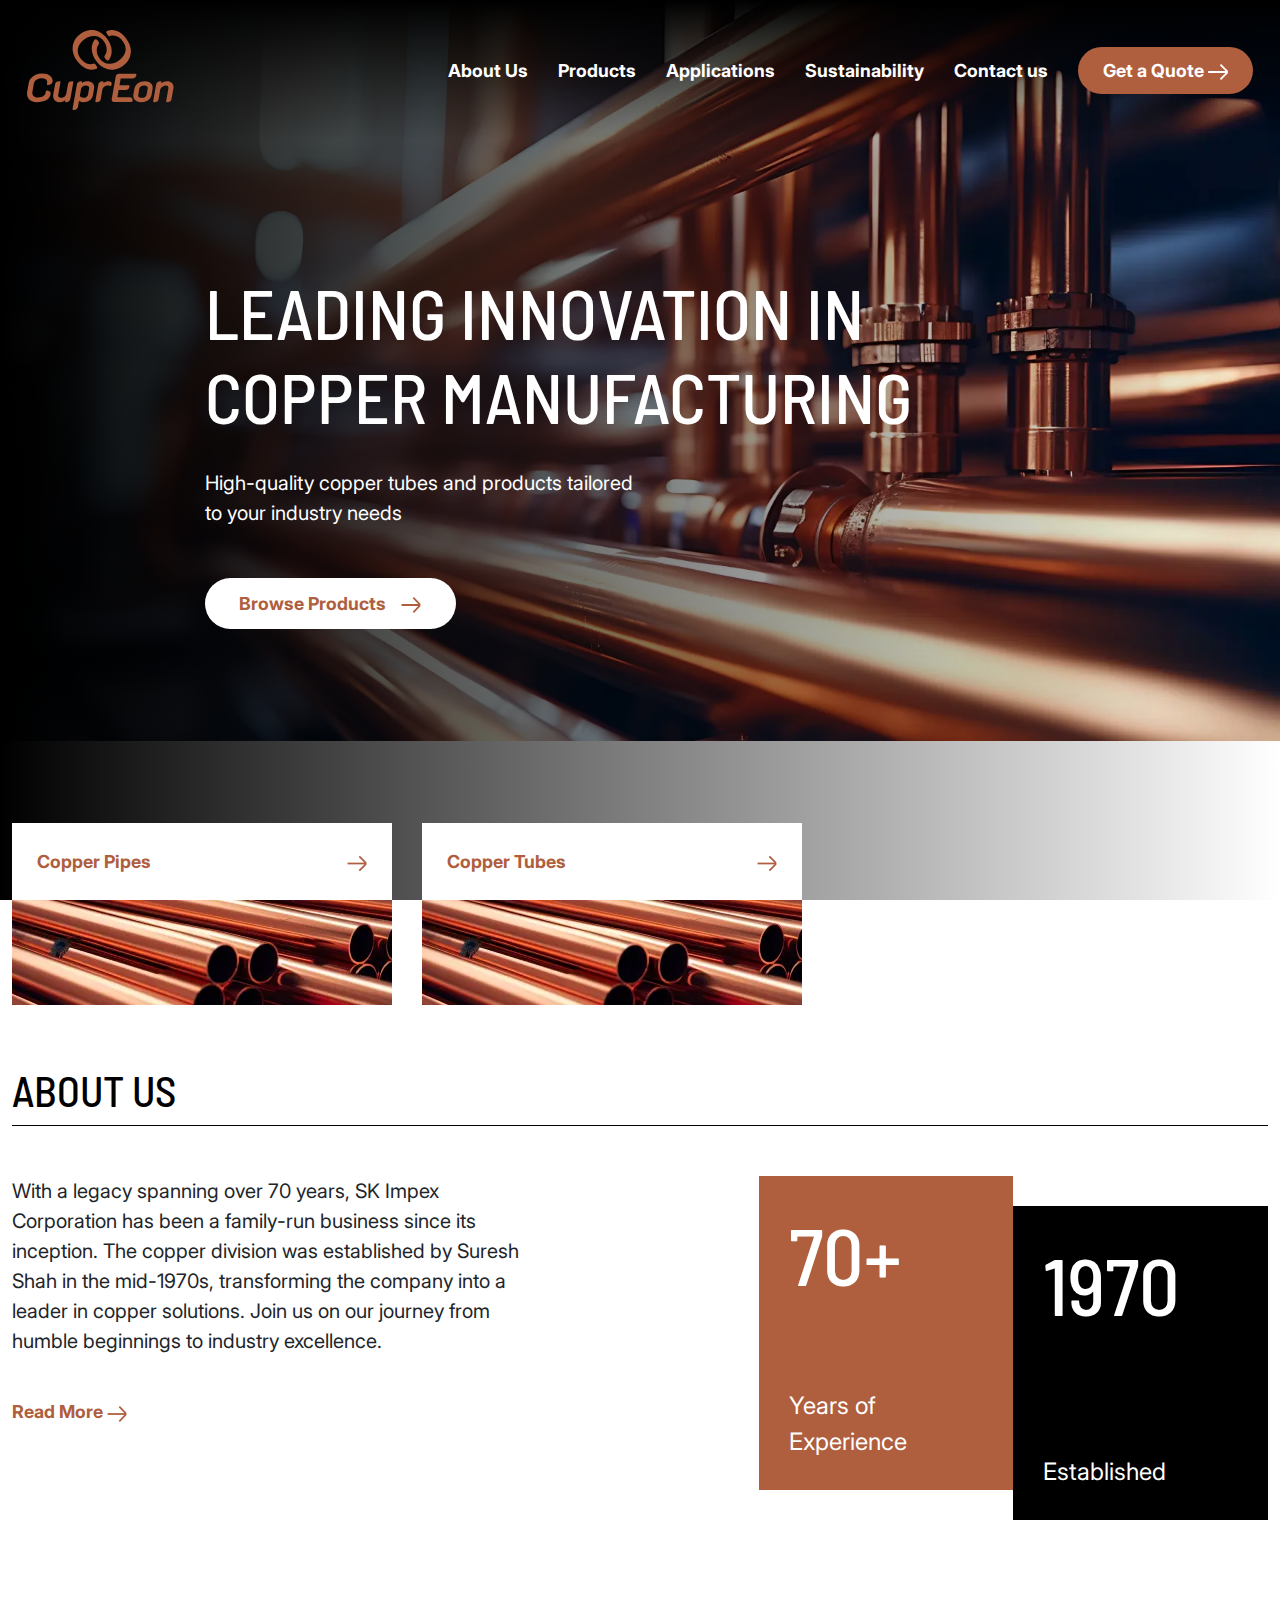
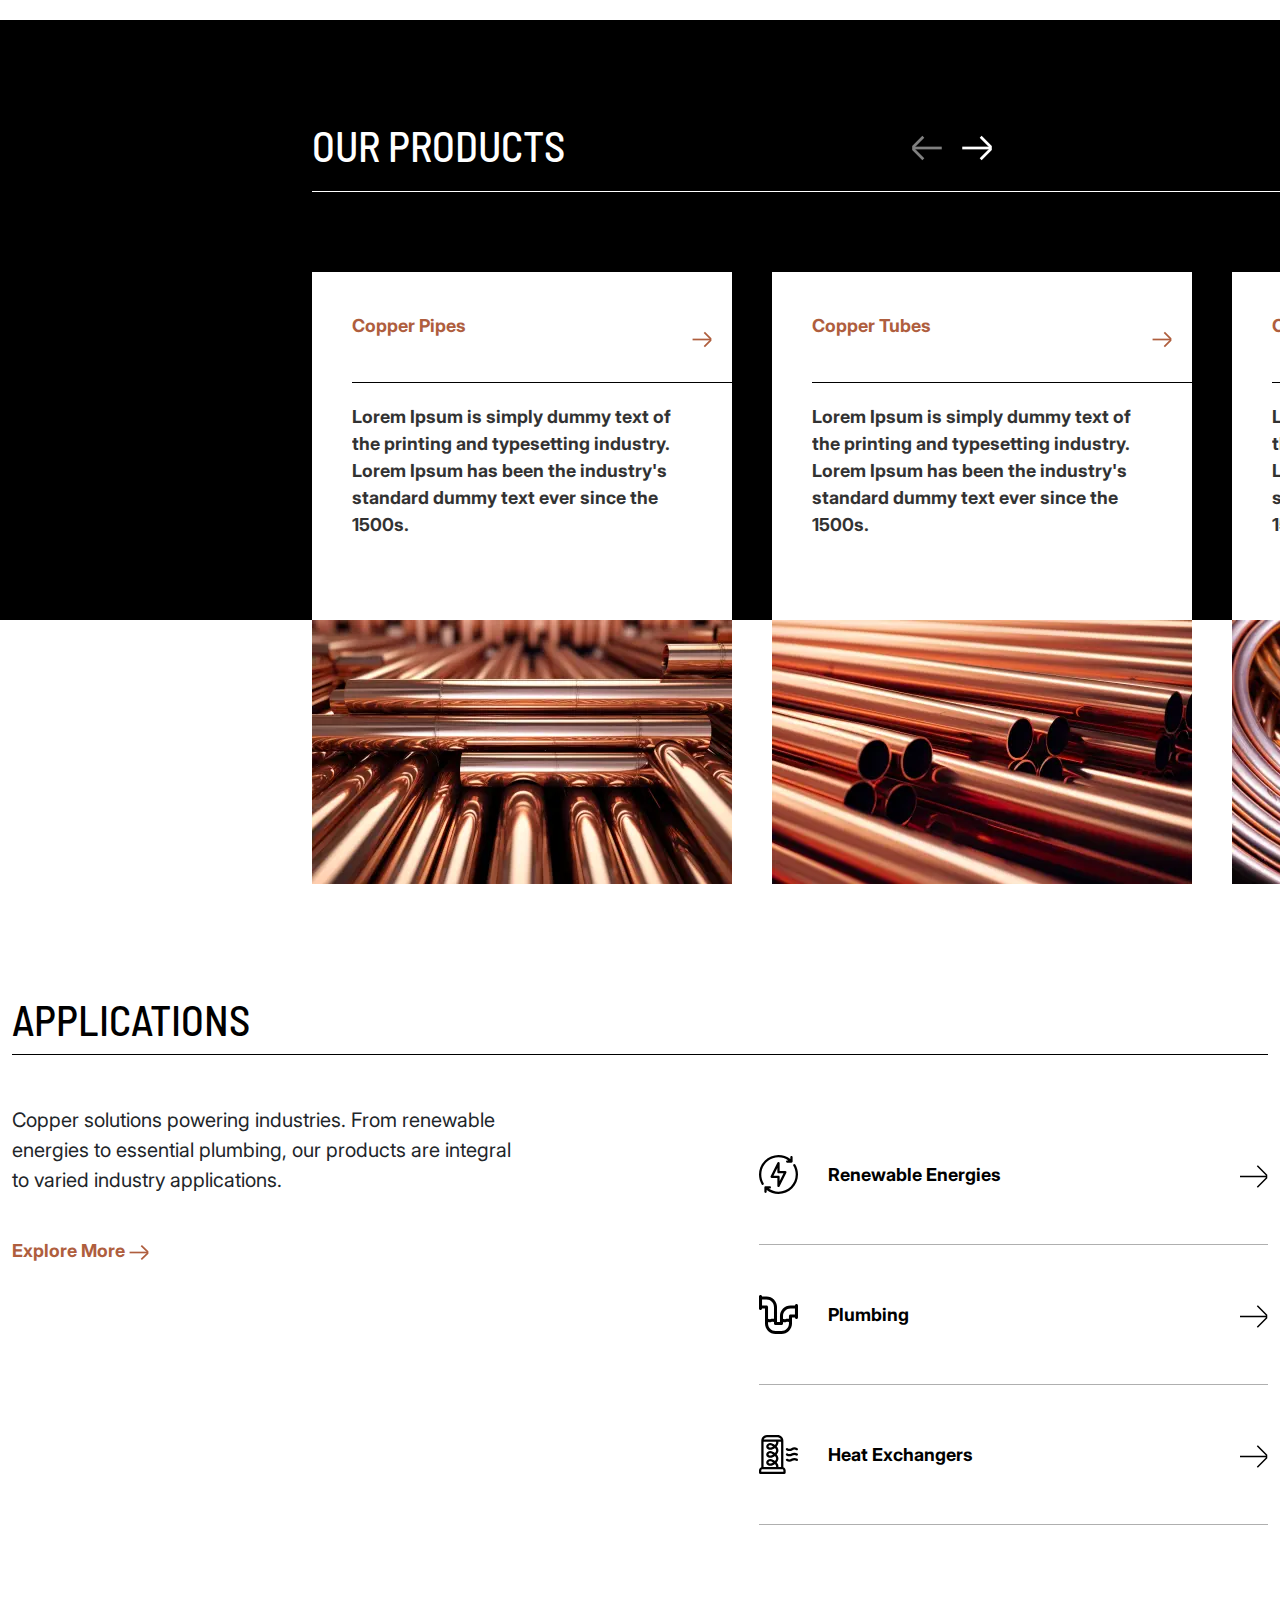
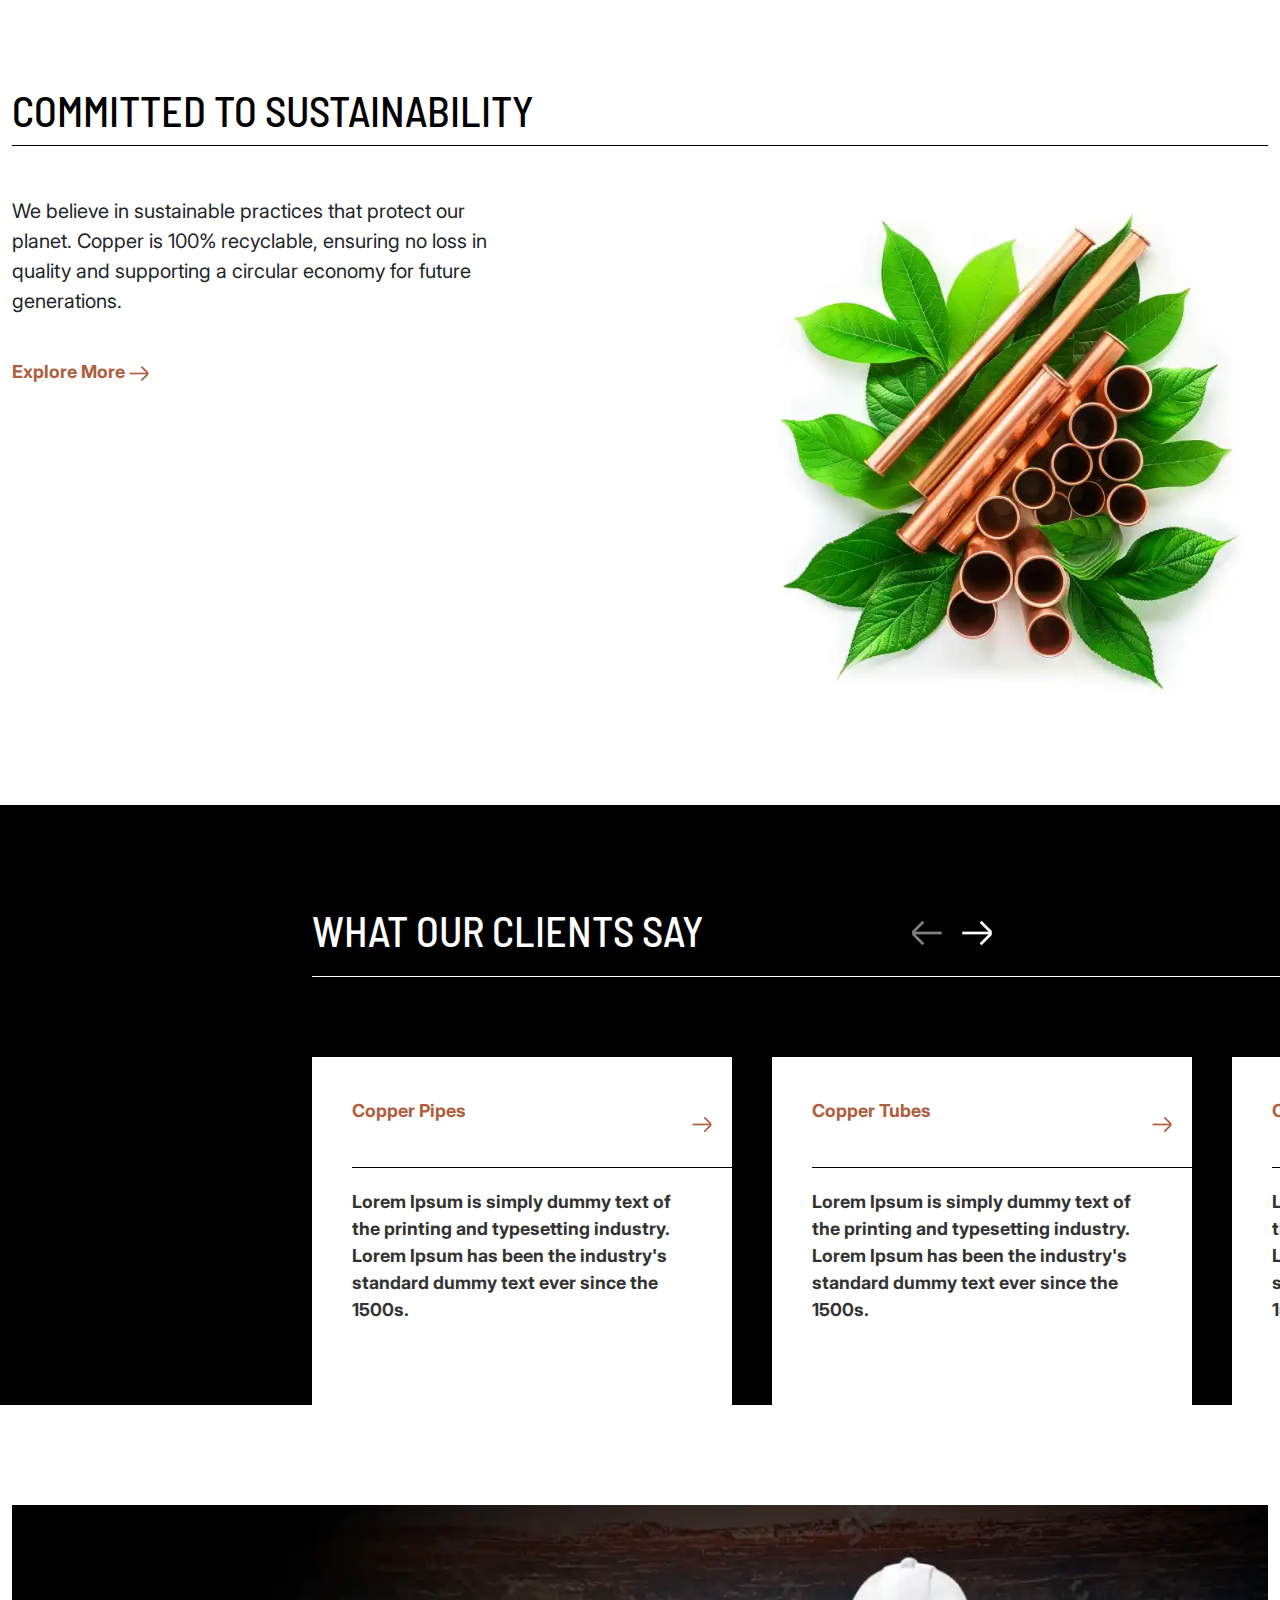
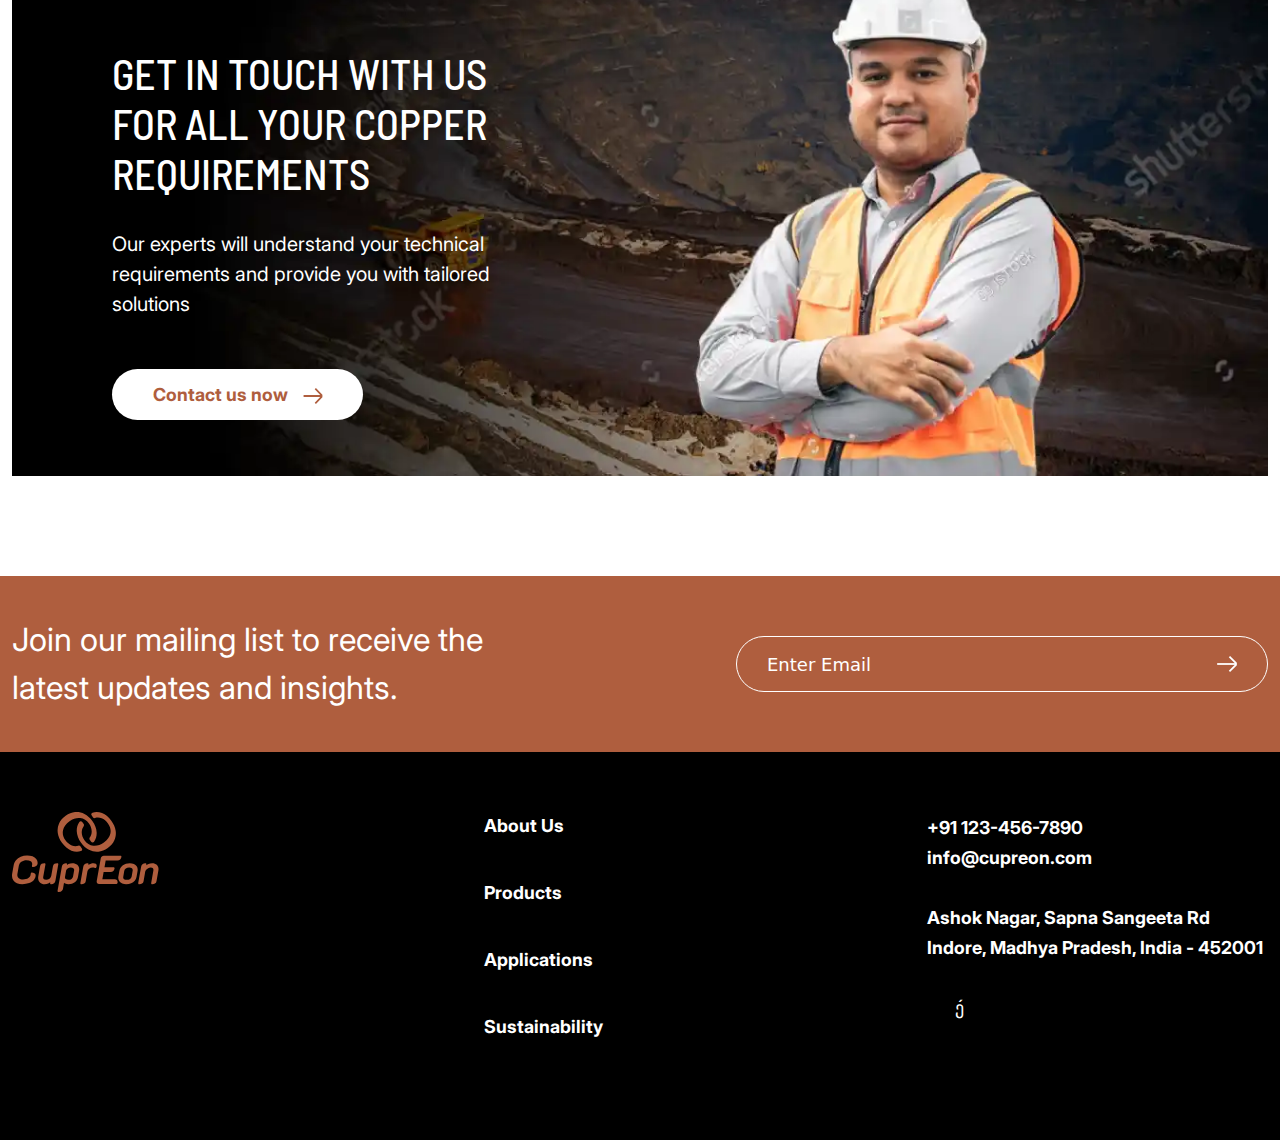
==== commit 6ab840ff: "Home page completed" ====
--- a/index.html
+++ b/index.html
@@ -365,9 +365,7 @@
                                     </span>
                                 </a>
                             </div>
-                            <div class="service_card_bottom">
-                                <img src="./assets/images/copper_pipes_slider.webp" alt="Image of card" />
-                            </div>
+
                         </div>
                     </div>
                     <div class="item">
@@ -389,9 +387,7 @@
                                     </span>
                                 </a>
                             </div>
-                            <div class="service_card_bottom">
-                                <img src="./assets/images/copper_tubes_slider.webp" alt="Image of card" />
-                            </div>
+
                         </div>
                     </div>
                     <div class="item">
@@ -413,15 +409,13 @@
                                     </span>
                                 </a>
                             </div>
-                            <div class="service_card_bottom">
-                                <img src="./assets/images/copper_plain_slider.webp" alt="Image of card" />
-                            </div>
-                        </div>
-                    </div>
-                </div>
-            </div>
-        </section>
-        <section id="gitBg">
+
+                        </div>
+                    </div>
+                </div>
+            </div>
+        </section>
+        <section id="gitBg" class="padding-top padding-bottom">
             <div class="get-in-touch-main">
                 <div class="container">
                     <div class="git_inner">
@@ -447,7 +441,7 @@
         </section>
 
     </main>
-    <footer>
+    <footer id="footer" class="padding-top">
         <div class="footer-email-section">
             <div class="container">
                 <div class=" email_section_inner">
@@ -457,6 +451,47 @@
                     <div class="email_input_area">
                         <input type="email" placeholder="Enter Email" required>
                         <img class="theme_icon" src="./assets/images/site_right_icon_fff.svg" alt="Image of right icon">
+                    </div>
+                </div>
+            </div>
+        </div>
+        <div class="footer-main black">
+            <div class="container">
+
+                <div class="footer_inner">
+                    <div class="footer__left">
+                        <a href="#">
+                            <img src="./assets/images/logo.svg" alt="logo" />
+                        </a>
+                    </div>
+                    <div class="footer__center">
+                        <ul>
+                            <li><a href="#">About Us</a></li>
+                            <li><a href="#">Products</a></li>
+                            <li><a href="#">Applications</a></li>
+                            <li><a href="#">Sustainability</a></li>
+                        </ul>
+                    </div>
+                    <div class="footer__right">
+                        <div class="contact_details">
+                            <div class="contact_number">
+                                <a href="tel:+91 123-456-7890">+91 123-456-7890</a> <br>
+                                <a href="mailto:info@cupreon.com">info@cupreon.com</a>
+                            </div>
+                            <div class="contact_address">
+                                <a href="#">
+                                    Ashok Nagar, Sapna Sangeeta Rd
+                                    Indore, Madhya Pradesh, India - 452001
+                                </a>
+                            </div>
+                            <div class="contact_social">
+                                <div class="social_inner">
+                                    <a href="#"><i class="fa-brands fa-square-facebook"></i></a><a href="#"><i
+                                            class="fa-brands fa-linkedin"></i></a><a href="#"><i
+                                            class="fa-brands fa-square-youtube"></i></a>
+                                </div>
+                            </div>
+                        </div>
                     </div>
                 </div>
             </div>
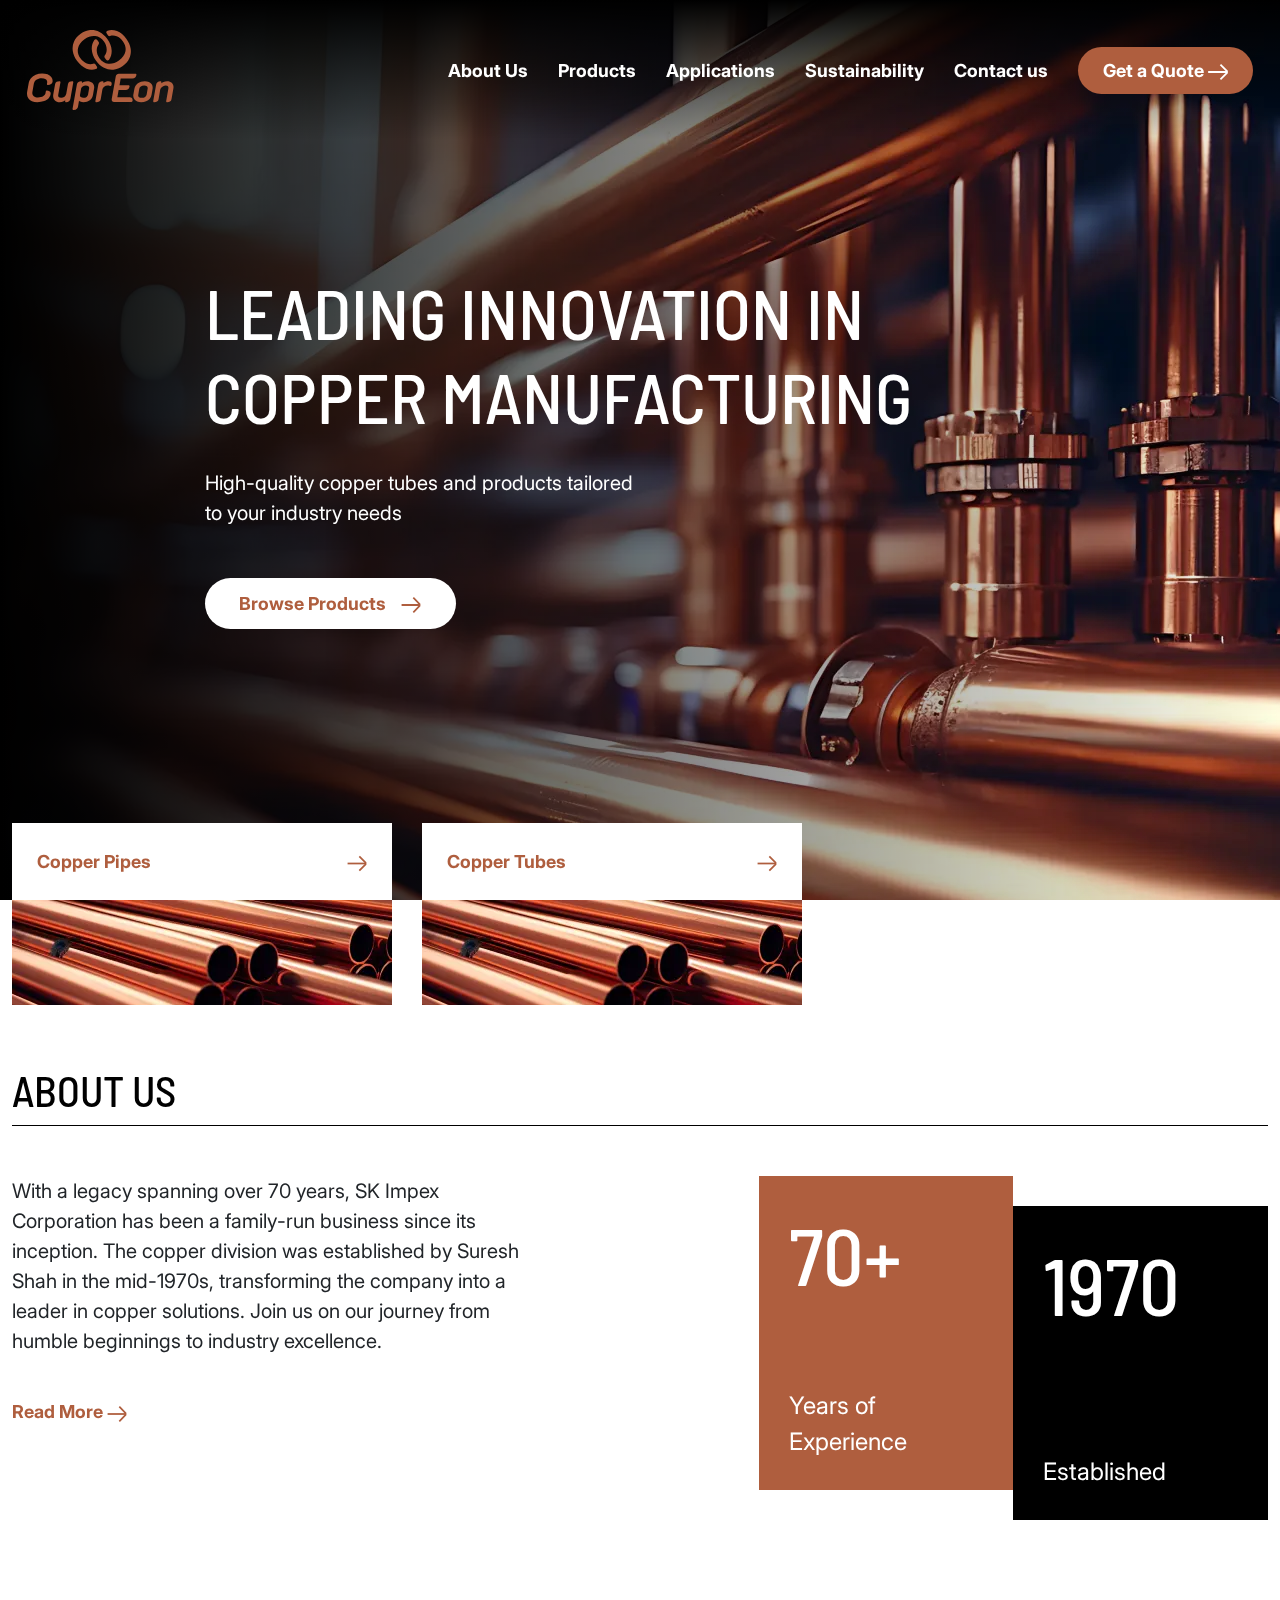
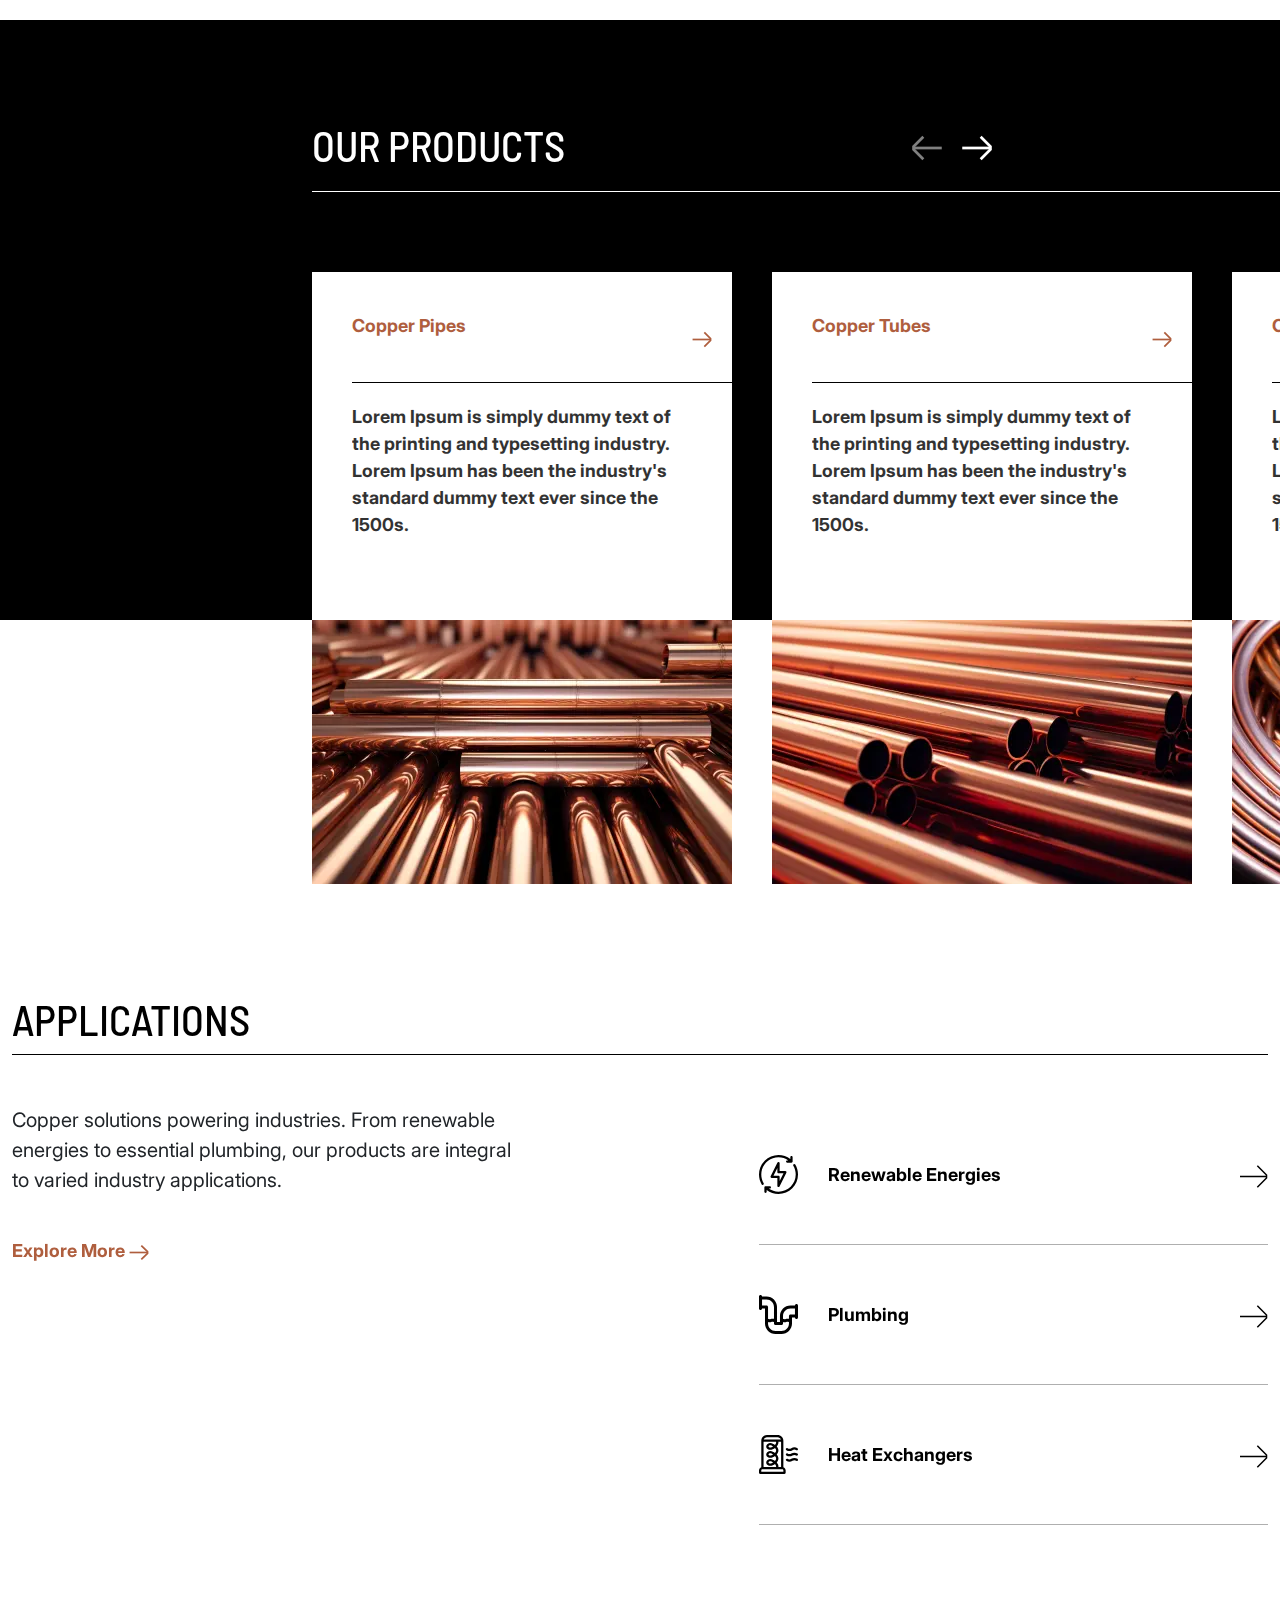
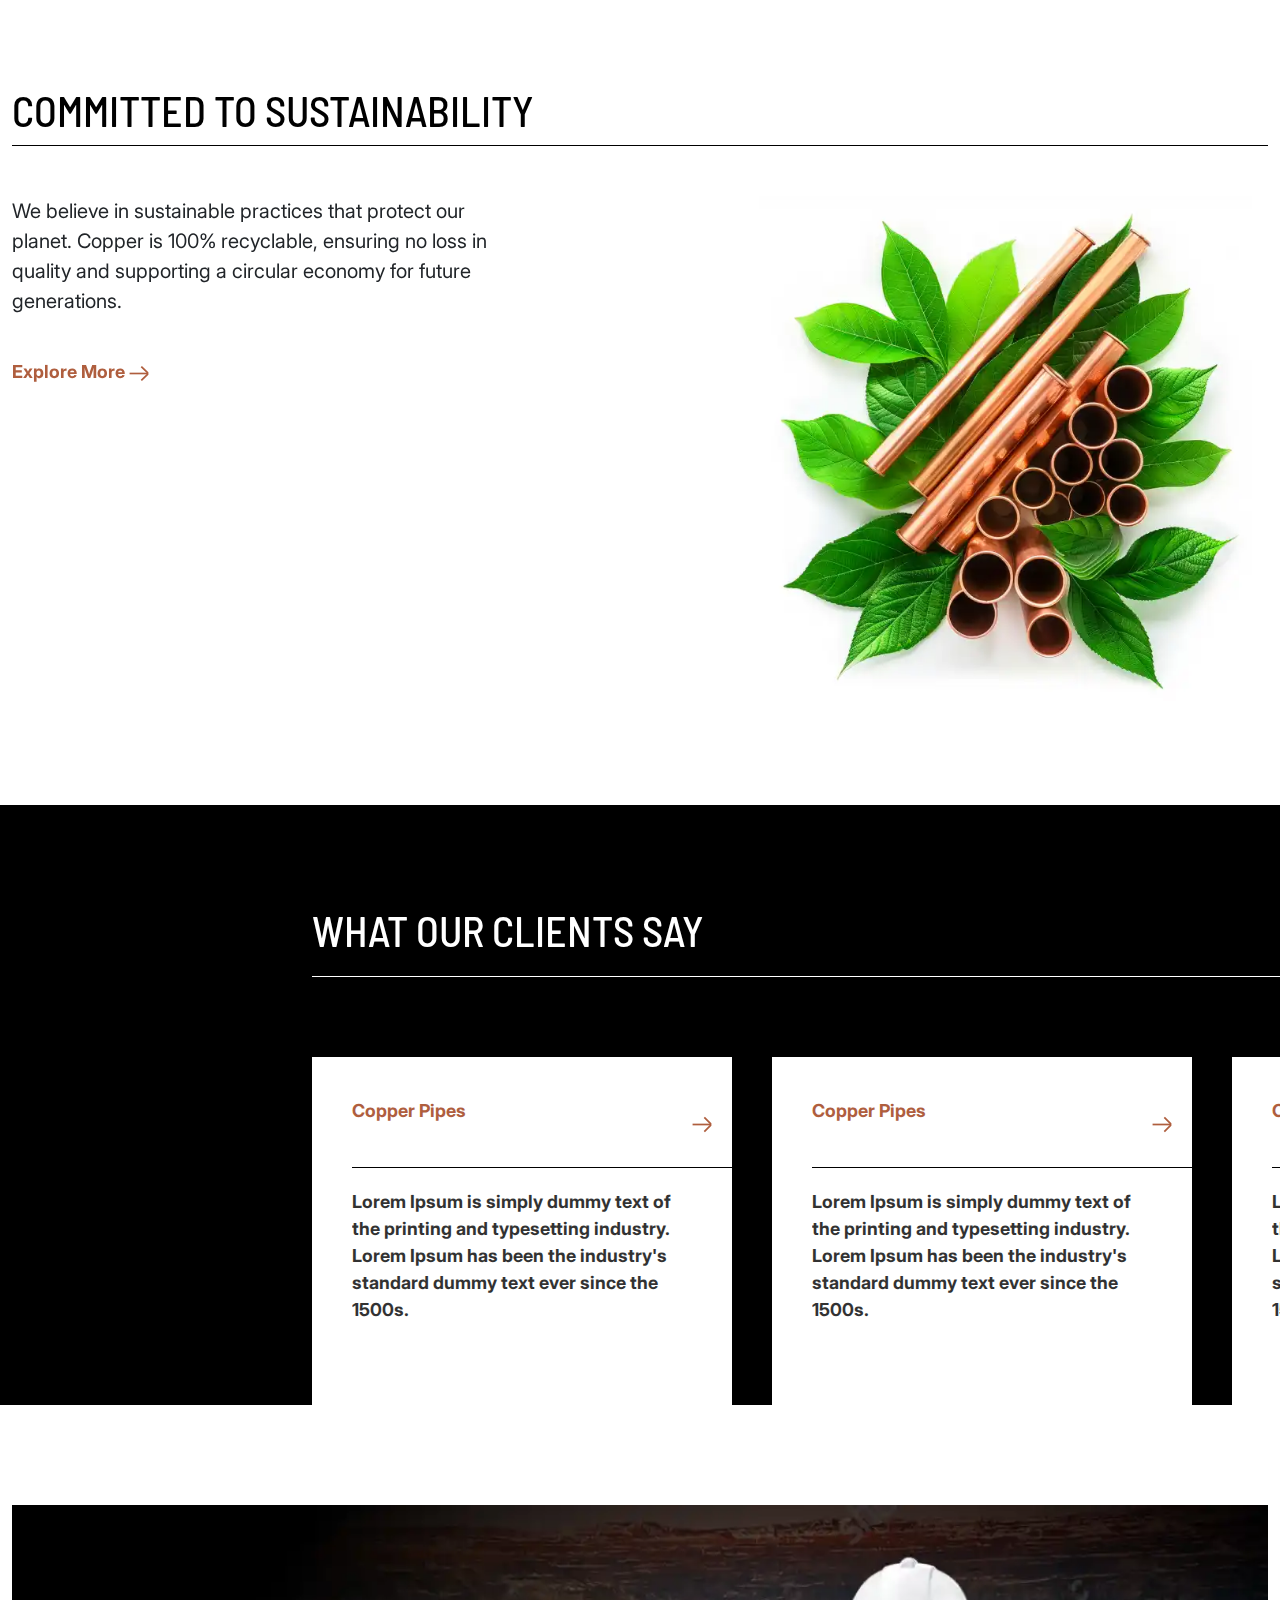
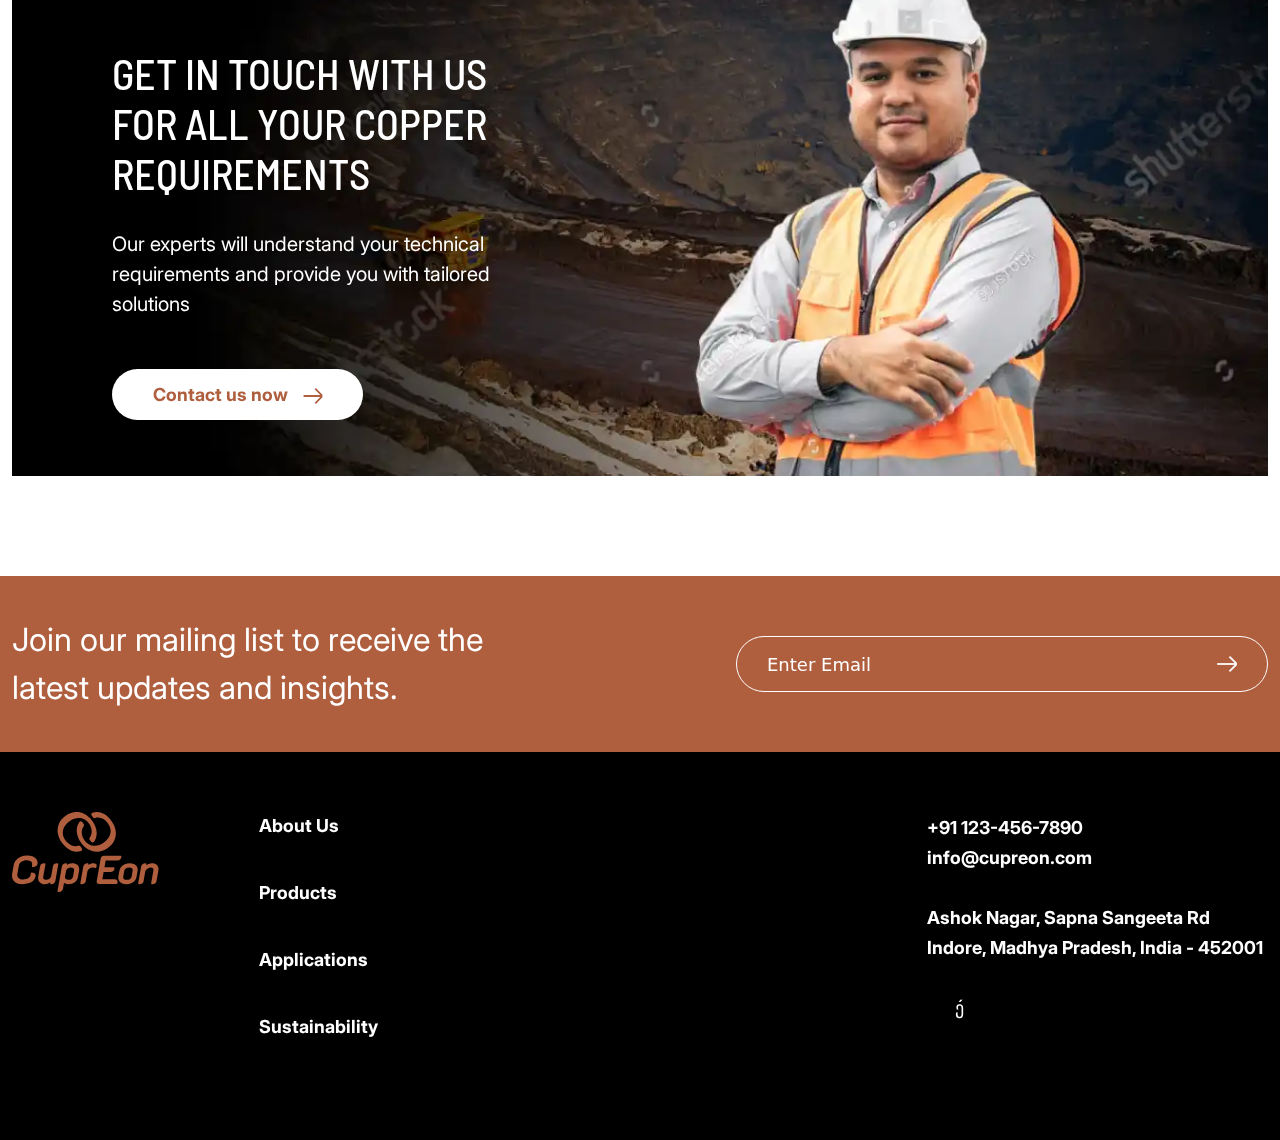
==== commit 3a400798: "Header Fix" ====
--- a/index.html
+++ b/index.html
@@ -10,159 +10,75 @@
 </head>
 
 <body>
-    <header class="header">
-        <div class="header_inner">
-            <div class="header_content container">
-                <div class="header_brand_logo">
-                    <a href="#">
-                        <img src="./assets/images/logo.svg" alt="logo" />
-                    </a>
-                </div>
-                <div class="header_navigations_links">
-                    <ul class="menu">
-                        <li>
-                            <a href="#" class="header_nav_links">About Us</a>
-                        </li>
-                        <li>
-                            <a href="#" class="header_nav_links">Products</a>
-                        </li>
-                        <li>
-                            <a href="#" class="header_nav_links">Applications</a>
-                        </li>
-                        <li>
-                            <a href="#" class="header_nav_links">Sustainability</a>
-                        </li>
-                        <li>
-                            <a href="#" class="header_nav_links">Contact us</a>
-                        </li>
-                        <li>
-                            <div class="cta_main diraction_aware_hover">
-                                <a href="#" class="cta">Get a Quote
-                                    <span><img class="theme_icon" src="./assets/images/site_right_icon_fff.svg"
-                                            alt="Image of right icon"></span></a>
-                            </div>
-                        </li>
-                    </ul>
-                </div>
-                <button class="menu-toggle">☰</button>
+    <div class="smooth-scroll">
+        <header class="header">
+            <div class="header_inner">
+                <div class="header_content container">
+                    <div class="header_brand_logo">
+                        <a href="#">
+                            <img src="./assets/images/logo.svg" alt="logo" />
+                        </a>
+                    </div>
+                    <div class="header_navigations_links">
+                        <ul class="menu">
+                            <li>
+                                <a href="#" class="header_nav_links">About Us</a>
+                            </li>
+                            <li>
+                                <a href="#" class="header_nav_links">Products</a>
+                            </li>
+                            <li>
+                                <a href="#" class="header_nav_links">Applications</a>
+                            </li>
+                            <li>
+                                <a href="#" class="header_nav_links">Sustainability</a>
+                            </li>
+                            <li>
+                                <a href="#" class="header_nav_links">Contact us</a>
+                            </li>
+                            <li>
+                                <div class="cta_main diraction_aware_hover">
+                                    <a href="#" class="cta">Get a Quote
+                                        <span><img class="theme_icon" src="./assets/images/site_right_icon_fff.svg"
+                                                alt="right icon"></span></a>
+                                </div>
+                            </li>
+                        </ul>
+                    </div>
+                    <button class="menu-toggle">☰</button>
+                </div>
+                <div class="off-canvas-menu">
+                    <button class="menu-close">&times;</button>
+                </div>
             </div>
-            <div class="off-canvas-menu">
-                <button class="menu-close">&times;</button>
-            </div>
-        </div>
-    </header>
-    <main id="main">
-        <section id="hero-section">
-            <div class="hero">
-                <div class="hero_inner">
-                    <div class="banner_overlay">
-                        <img src="./assets/images/home-hero-banner-bg.webp" alt="Image of banners" />
-                    </div>
-                    <div class="banner_content">
-                        <div class="content_inner">
-                            <h1>Leading Innovation in Copper Manufacturing</h1>
-                            <p>
-                                High-quality copper tubes and products tailored to your
-                                industry needs
-                            </p>
-                            <div class="diraction_aware_hover">
-                                <a href="#" class="cta cta__banner">Browse Products
-                                    <span><img class="theme_icon" src="./assets/images/site_right_icon_theme_clr.svg"
-                                            alt="Image of right icon" /></span></a>
-                            </div>
-                        </div>
-                    </div>
-                </div>
-            </div>
-        </section>
-        <section id="service-cards-section">
-            <div class="service_card_inner">
-                <div class="service_cards_row container">
-                    <div class="service_card">
-                        <div class="service_card_top">
-                            <a href="#" class="service_card_link section__cta">
-                                <span>Copper Pipes</span>
-                                <span class="section__icon">
-                                    <img class="section__icon theme_icon"
-                                        src=" ./assets/images/site_right_icon_theme_clr.svg"
-                                        alt="Image of right icon" />
-                                </span>
-                            </a>
-                        </div>
-                        <div class="service_card_bottom">
-                            <img src="./assets/images/copper_tubes.webp" alt="Image of card" />
-                        </div>
-                    </div>
-                    <div class="service_card">
-                        <div class="service_card_top">
-                            <a href="#" class="service_card_link section__cta">
-                                <span>Copper Tubes</span>
-                                <span class="section__icon">
-                                    <img class="section__icon theme_icon"
-                                        src=" ./assets/images/site_right_icon_theme_clr.svg"
-                                        alt="Image of right icon" />
-                                </span>
-                            </a>
-                        </div>
-                        <div class="service_card_bottom">
-                            <img src="./assets/images/copper_tubes.webp" alt="Image of card" />
-                        </div>
-                    </div>
-                </div>
-            </div>
-        </section>
-        <section id="about-us">
-            <div class="container padding-top padding-bottom">
-                <div class="section--inner">
-                    <div class="section__title">
-                        <h2>About Us</h2>
-                    </div>
-                    <div class="section__content">
-                        <div class="section__content__inner row">
-                            <div class="col-lg-5">
-                                <div class="section__col__inner">
-                                    <div class="section__text__holder">
-                                        <p class="section__text">
-                                            With a legacy spanning over 70 years, SK Impex
-                                            Corporation has been a family-run business since its
-                                            inception. The copper division was established by Suresh
-                                            Shah in the mid-1970s, transforming the company into a
-                                            leader in copper solutions. Join us on our journey from
-                                            humble beginnings to industry excellence.
-                                        </p>
-                                    </div>
-                                    <div class="section__cta__holder">
-                                        <a class="section__cta" href="#">Read More
-                                            <span class="section__icon"><img class="theme_icon"
-                                                    src="./assets/images/site_right_icon_theme_clr.svg"
-                                                    alt="Image of right icon" /></span></a>
-                                    </div>
-                                </div>
-                            </div>
-                            <div class="col-lg-5">
-                                <div class="section__right__content">
-                                    <div class="about__exp_block brown">
-                                        <h3>70+</h3>
-                                        <p class="about_exp_p">Years of Experience</p>
-                                    </div>
-                                    <div class="about__exp_block black">
-                                        <h3>1970</h3>
-                                        <p class="about_exp_p">Established</p>
-                                    </div>
-                                </div>
-                            </div>
-                        </div>
-                    </div>
-                </div>
-            </div>
-        </section>
-        <section id="our-product" class="slider_section_bg">
-            <div class="our-products-section padding-bottom">
-                <div class="our_products_title container">
-                    <h2>Our Products</h2>
-                </div>
-                <div class="owl-carousel d-block-custom">
-                    <div class="item">
+        </header>
+        <main id="main">
+            <section id="hero-section">
+                <div class="hero">
+                    <div class="hero_inner">
+                        <div class="banner_overlay" style="background: url(./assets/images/home-hero-banner-bg.webp) center center / cover;">
+                            <img class="no_visible" src="./assets/images/home-hero-banner-bg.webp" alt="banners" />
+                        </div>
+                        <div class="banner_content">
+                            <div class="content_inner">
+                                <h1>Leading Innovation in Copper Manufacturing</h1>
+                                <p>
+                                    High-quality copper tubes and products tailored to your
+                                    industry needs
+                                </p>
+                                <div class="diraction_aware_hover">
+                                    <a href="#" class="cta cta__banner">Browse Products
+                                        <span><img class="theme_icon" src="./assets/images/site_right_icon_theme_clr.svg"
+                                                alt="right icon" /></span></a>
+                                </div>
+                            </div>
+                        </div>
+                    </div>
+                </div>
+            </section>
+            <section id="service-cards-section">
+                <div class="service_card_inner">
+                    <div class="service_cards_row container">
                         <div class="service_card">
                             <div class="service_card_top">
                                 <a href="#" class="service_card_link section__cta">
@@ -170,23 +86,14 @@
                                     <span class="section__icon">
                                         <img class="section__icon theme_icon"
                                             src=" ./assets/images/site_right_icon_theme_clr.svg"
-                                            alt="Image of right icon" />
-                                    </span>
-                                    <span class="slider__p__content">
-                                        <p>
-                                            Lorem Ipsum is simply dummy text of the printing and
-                                            typesetting industry. Lorem Ipsum has been the
-                                            industry's standard dummy text ever since the 1500s.
-                                        </p>
+                                            alt="right icon" />
                                     </span>
                                 </a>
                             </div>
                             <div class="service_card_bottom">
-                                <img src="./assets/images/copper_pipes_slider.webp" alt="Image of card" />
-                            </div>
-                        </div>
-                    </div>
-                    <div class="item">
+                                <img src="./assets/images/copper_tubes.webp" alt="card" />
+                            </div>
+                        </div>
                         <div class="service_card">
                             <div class="service_card_top">
                                 <a href="#" class="service_card_link section__cta">
@@ -194,311 +101,386 @@
                                     <span class="section__icon">
                                         <img class="section__icon theme_icon"
                                             src=" ./assets/images/site_right_icon_theme_clr.svg"
-                                            alt="Image of right icon" />
-                                    </span>
-                                    <span class="slider__p__content">
-                                        <p>
-                                            Lorem Ipsum is simply dummy text of the printing and
-                                            typesetting industry. Lorem Ipsum has been the
-                                            industry's standard dummy text ever since the 1500s.
-                                        </p>
+                                            alt="right icon" />
                                     </span>
                                 </a>
                             </div>
                             <div class="service_card_bottom">
-                                <img src="./assets/images/copper_tubes_slider.webp" alt="Image of card" />
-                            </div>
-                        </div>
-                    </div>
-                    <div class="item">
-                        <div class="service_card">
-                            <div class="service_card_top">
-                                <a href="#" class="service_card_link section__cta">
-                                    <span>Copper Plain Coil</span>
-                                    <span class="section__icon">
-                                        <img class="section__icon theme_icon"
-                                            src=" ./assets/images/site_right_icon_theme_clr.svg"
-                                            alt="Image of right icon" />
-                                    </span>
-                                    <span class="slider__p__content">
-                                        <p>
-                                            Lorem Ipsum is simply dummy text of the printing and
-                                            typesetting industry. Lorem Ipsum has been the
-                                            industry's standard dummy text ever since the 1500s.
-                                        </p>
-                                    </span>
-                                </a>
-                            </div>
-                            <div class="service_card_bottom">
-                                <img src="./assets/images/copper_plain_slider.webp" alt="Image of card" />
-                            </div>
+                                <img src="./assets/images/copper_tubes.webp" alt="card" />
+                            </div>
+                        </div>
+                    </div>
+                </div>
+            </section>
+            <section id="about-us">
+                <div class="container padding-top padding-bottom">
+                    <div class="section--inner">
+                        <div class="section__title">
+                            <h2>About Us</h2>
+                        </div>
+                        <div class="section__content">
+                            <div class="section__content__inner row">
+                                <div class="col-lg-5">
+                                    <div class="section__col__inner">
+                                        <div class="section__text__holder">
+                                            <p class="section__text">
+                                                With a legacy spanning over 70 years, SK Impex
+                                                Corporation has been a family-run business since its
+                                                inception. The copper division was established by Suresh
+                                                Shah in the mid-1970s, transforming the company into a
+                                                leader in copper solutions. Join us on our journey from
+                                                humble beginnings to industry excellence.
+                                            </p>
+                                        </div>
+                                        <div class="section__cta__holder">
+                                            <a class="section__cta" href="#">Read More
+                                                <span class="section__icon"><img class="theme_icon"
+                                                        src="./assets/images/site_right_icon_theme_clr.svg"
+                                                        alt="right icon" /></span></a>
+                                        </div>
+                                    </div>
+                                </div>
+                                <div class="col-lg-5">
+                                    <div class="section__right__content">
+                                        <div class="about__exp_block brown">
+                                            <h3>70+</h3>
+                                            <p class="about_exp_p">Years of Experience</p>
+                                        </div>
+                                        <div class="about__exp_block black">
+                                            <h3>1970</h3>
+                                            <p class="about_exp_p">Established</p>
+                                        </div>
+                                    </div>
+                                </div>
+                            </div>
+                        </div>
+                    </div>
+                </div>
+            </section>
+            <section id="our-product" class="slider_section_bg">
+                <div class="our-products-section padding-bottom">
+                    <div class="our_products_title container">
+                        <h2>Our Products</h2>
+                    </div>
+                    <div class="owl-carousel d-block-custom">
+                        <div class="item">
+                            <div class="service_card">
+                                <div class="service_card_top">
+                                    <a href="#" class="service_card_link section__cta">
+                                        <span>Copper Pipes</span>
+                                        <span class="section__icon">
+                                            <img class="section__icon theme_icon"
+                                                src=" ./assets/images/site_right_icon_theme_clr.svg"
+                                                alt="right icon" />
+                                        </span>
+                                        <span class="slider__p__content">
+                                            <p>
+                                                Lorem Ipsum is simply dummy text of the printing and
+                                                typesetting industry. Lorem Ipsum has been the
+                                                industry's standard dummy text ever since the 1500s.
+                                            </p>
+                                        </span>
+                                    </a>
+                                </div>
+                                <div class="service_card_bottom">
+                                    <img src="./assets/images/copper_pipes_slider.webp" alt="card" />
+                                </div>
+                            </div>
+                        </div>
+                        <div class="item">
+                            <div class="service_card">
+                                <div class="service_card_top">
+                                    <a href="#" class="service_card_link section__cta">
+                                        <span>Copper Tubes</span>
+                                        <span class="section__icon">
+                                            <img class="section__icon theme_icon"
+                                                src=" ./assets/images/site_right_icon_theme_clr.svg"
+                                                alt="right icon" />
+                                        </span>
+                                        <span class="slider__p__content">
+                                            <p>
+                                                Lorem Ipsum is simply dummy text of the printing and
+                                                typesetting industry. Lorem Ipsum has been the
+                                                industry's standard dummy text ever since the 1500s.
+                                            </p>
+                                        </span>
+                                    </a>
+                                </div>
+                                <div class="service_card_bottom">
+                                    <img src="./assets/images/copper_tubes_slider.webp" alt="card" />
+                                </div>
+                            </div>
+                        </div>
+                        <div class="item">
+                            <div class="service_card">
+                                <div class="service_card_top">
+                                    <a href="#" class="service_card_link section__cta">
+                                        <span>Copper Plain Coil</span>
+                                        <span class="section__icon">
+                                            <img class="section__icon theme_icon"
+                                                src=" ./assets/images/site_right_icon_theme_clr.svg"
+                                                alt="right icon" />
+                                        </span>
+                                        <span class="slider__p__content">
+                                            <p>
+                                                Lorem Ipsum is simply dummy text of the printing and
+                                                typesetting industry. Lorem Ipsum has been the
+                                                industry's standard dummy text ever since the 1500s.
+                                            </p>
+                                        </span>
+                                    </a>
+                                </div>
+                                <div class="service_card_bottom">
+                                    <img src="./assets/images/copper_plain_slider.webp" alt="card" />
+                                </div>
+                            </div>
+                        </div>
+                    </div>
+                </div>
+            </section>
+            <section id="application">
+                <div class="container padding-top padding-bottom">
+                    <div class="section--inner">
+                        <div class="section__title">
+                            <h2>Applications</h2>
+                        </div>
+                        <div class="section__content">
+                            <div class="section__content__inner row">
+                                <div class="col-lg-5">
+                                    <div class="section__col__inner">
+                                        <div class="section__text__holder">
+                                            <p class="section__text">
+                                                Copper solutions powering industries. From renewable
+                                                energies to essential plumbing, our products are
+                                                integral to varied industry applications.
+                                            </p>
+                                        </div>
+                                        <div class="section__cta__holder">
+                                            <a class="section__cta" href="#">Explore More
+                                                <span class="section__icon"><img class="theme_icon"
+                                                        src="./assets/images/site_right_icon_theme_clr.svg"
+                                                        alt="right icon" /></span></a>
+                                        </div>
+                                    </div>
+                                </div>
+                                <div class="col-lg-5">
+                                    <div class="section__right__content">
+                                        <div class="section__cta__holder">
+                                            <div class="application__item">
+    
+                                                <a class="section__cta application__links" href="#"><span><img
+                                                            src="./assets/images/renewable_icon.svg"
+                                                            alt="product icon" /></span>
+                                                    <span class="application__name">Renewable Energies</span>
+                                                    <span class="section__icon"><img class="theme_icon theme_icon__resize"
+                                                            src="./assets/images/theme__arrow__000.svg"
+                                                            alt="right icon" /></span></a>
+                                            </div>
+                                            <div class="application__item">
+    
+                                                <a class="section__cta application__links" href="#"><span><img
+                                                            src="./assets/images/plumbing_icon.svg"
+                                                            alt="product icon" /></span>
+                                                    <span class="application__name">Plumbing</span>
+                                                    <span class="section__icon"><img class="theme_icon theme_icon__resize"
+                                                            src="./assets/images/theme__arrow__000.svg"
+                                                            alt="right icon" /></span></a>
+                                            </div>
+                                            <div class="application__item">
+    
+                                                <a class="section__cta application__links" href="#"><span><img
+                                                            src="./assets/images/carbon_heater.svg"
+                                                            alt="product icon" /></span>
+                                                    <span class="application__name">Heat Exchangers</span>
+                                                    <span class="section__icon"><img class="theme_icon theme_icon__resize"
+                                                            src="./assets/images/theme__arrow__000.svg"
+                                                            alt="right icon" /></span></a>
+                                            </div>
+                                        </div>
+                                    </div>
+                                </div>
+                            </div>
+                        </div>
+                    </div>
+                </div>
+            </section>
+            <section id="sustainability">
+                <div class="container padding-top padding-bottom">
+                    <div class="section--inner">
+                        <div class="section__title">
+                            <h2>Committed to Sustainability</h2>
+                        </div>
+                        <div class="section__content">
+                            <div class="section__content__inner row">
+                                <div class="col-lg-5">
+                                    <div class="section__col__inner">
+                                        <div class="section__text__holder">
+                                            <p class="section__text">
+                                                We believe in sustainable practices that protect our planet. Copper is 100%
+                                                recyclable, ensuring no loss in quality and
+                                                supporting a circular economy for future generations.
+                                            </p>
+                                        </div>
+                                        <div class="section__cta__holder">
+                                            <a class="section__cta" href="#">Explore More
+                                                <span class="section__icon"><img class="theme_icon"
+                                                        src="./assets/images/site_right_icon_theme_clr.svg"
+                                                        alt="right icon" /></span></a>
+                                        </div>
+                                    </div>
+                                </div>
+                                <div class="col-lg-5">
+                                    <div class="section__right__content">
+                                        <div class="sustainability_img">
+                                            <img src="./assets/images/plant_copper.webp" alt="plant copper">
+                                        </div>
+                                    </div>
+                                </div>
+                            </div>
+                        </div>
+                    </div>
+                </div>
+            </section>
+            <section id="review" class="slider_section_bg padding-bottom">
+                <div class="our-products-section">
+                    <div class="our_products_title container">
+                        <h2>What Our Clients Say</h2>
+                    </div>
+                    <div class="owl-carousel d-block-custom">
+                        <div class="item">
+                            <div class="service_card">
+                                <div class="service_card_top">
+                                    <a href="#" class="service_card_link section__cta">
+                                        <span>Copper Pipes</span>
+                                        <span class="section__icon">
+                                            <img class="section__icon theme_icon"
+                                                src=" ./assets/images/site_right_icon_theme_clr.svg"
+                                                alt="right icon" />
+                                        </span>
+                                        <span class="slider__p__content">
+                                            <p>
+                                                Lorem Ipsum is simply dummy text of the printing and
+                                                typesetting industry. Lorem Ipsum has been the
+                                                industry's standard dummy text ever since the 1500s.
+                                            </p>
+                                        </span>
+                                    </a>
+                                </div>
+    
+                            </div>
+                        </div>
+                        <div class="item">
+                            <div class="service_card">
+                                <div class="service_card_top">
+                                    <a href="#" class="service_card_link black section__cta">
+                                        <span>Copper Pipes</span>
+                                        <span class="section__icon">
+                                            <img class="section__icon theme_icon"
+                                                src=" ./assets/images/site_right_icon_theme_clr.svg"
+                                                alt="right icon" />
+                                        </span>
+                                        <span class="slider__p__content">
+                                            <p>
+                                                Lorem Ipsum is simply dummy text of the printing and
+                                                typesetting industry. Lorem Ipsum has been the
+                                                industry's standard dummy text ever since the 1500s.
+                                            </p>
+                                        </span>
+                                    </a>
+                                </div>
+    
+                            </div>
+                        </div>
+                    </div>
+                </div>
+            </section>
+            <section id="gitBg" class="padding-top padding-bottom">
+                <div class="get-in-touch-main">
+                    <div class="container">
+                        <div class="git_inner">
+                            <div class="git_img">
+                                <img src="./assets/images/git_bg.webp" alt="git bg">
+                            </div>
+                            <div class="git_content_main">
+                                <div class="git_content">
+                                    <h2>Get in touch with us for all your Copper requirements</h2>
+                                    <p>Our experts will understand your technical requirements and provide you with tailored
+                                        solutions</p>
+                                    <div class="diraction_aware_hover">
+                                        <a href="#" class="cta cta__banner">Contact us now
+                                            <span><img class="theme_icon"
+                                                    src="./assets/images/site_right_icon_theme_clr.svg"
+                                                    alt="right icon" /></span></a>
+                                    </div>
+                                </div>
+                            </div>
+                        </div>
+                    </div>
+                </div>
+            </section>
+    
+        </main>
+        <footer id="footer" class="padding-top">
+            <div class="footer-email-section">
+                <div class="container">
+                    <div class=" email_section_inner">
+                        <div class="email_content">
+                            <p>Join our mailing list to receive the latest updates and insights.</p>
+                        </div>
+                        <div class="email_input_area">
+                            <input type="email" placeholder="Enter Email" required>
+                            <img class="theme_icon" src="./assets/images/site_right_icon_fff.svg" alt="right icon">
                         </div>
                     </div>
                 </div>
             </div>
-        </section>
-        <section id="application">
-            <div class="container padding-top padding-bottom">
-                <div class="section--inner">
-                    <div class="section__title">
-                        <h2>Applications</h2>
-                    </div>
-                    <div class="section__content">
-                        <div class="section__content__inner row">
-                            <div class="col-lg-5">
-                                <div class="section__col__inner">
-                                    <div class="section__text__holder">
-                                        <p class="section__text">
-                                            Copper solutions powering industries. From renewable
-                                            energies to essential plumbing, our products are
-                                            integral to varied industry applications.
-                                        </p>
-                                    </div>
-                                    <div class="section__cta__holder">
-                                        <a class="section__cta" href="#">Explore More
-                                            <span class="section__icon"><img class="theme_icon"
-                                                    src="./assets/images/site_right_icon_theme_clr.svg"
-                                                    alt="Image of right icon" /></span></a>
-                                    </div>
-                                </div>
-                            </div>
-                            <div class="col-lg-5">
-                                <div class="section__right__content">
-                                    <div class="section__cta__holder">
-                                        <div class="application__item">
+            <div class="footer-main black">
+                <div class="container">
+    
+                    <div class="footer_inner">
+                        <div class="footer__left">
+                            <a href="#">
+                                <img src="./assets/images/logo.svg" alt="logo" />
+                            </a>
+                        </div>
+                        <div class="footer__center">
+                            <ul>
+                                <li><a href="#">About Us</a></li>
+                                <li><a href="#">Products</a></li>
+                                <li><a href="#">Applications</a></li>
+                                <li><a href="#">Sustainability</a></li>
+                            </ul>
+                        </div>
+                        <div class="footer__right">
+                            <div class="contact_details">
+                                <div class="contact_number">
+                                    <a href="tel:+91 123-456-7890">+91 123-456-7890</a> <br>
+                                    <a href="mailto:info@cupreon.com">info@cupreon.com</a>
+                                </div>
+                                <div class="contact_address">
+                                    <a href="#">
+                                        Ashok Nagar, Sapna Sangeeta Rd
+                                        Indore, Madhya Pradesh, India - 452001
+                                    </a>
+                                </div>
+                                <div class="contact_social">
+                                    <div class="social_inner">
+                                        <a href="#"><i class="fa-brands fa-square-facebook"></i></a><a href="#"><i
+                                                class="fa-brands fa-linkedin"></i></a><a href="#"><i
+                                                class="fa-brands fa-square-youtube"></i></a>
+                                    </div>
+                                </div>
+                            </div>
+                        </div>
+                    </div>
+                </div>
+            </div>
+    
+        </footer>
+    </div>
+    
 
-                                            <a class="section__cta application__links" href="#"><span><img
-                                                        src="./assets/images/renewable_icon.svg"
-                                                        alt="Image of product icon" /></span>
-                                                <span class="application__name">Renewable Energies</span>
-                                                <span class="section__icon"><img class="theme_icon theme_icon__resize"
-                                                        src="./assets/images/theme__arrow__000.svg"
-                                                        alt="Image of right icon" /></span></a>
-                                        </div>
-                                        <div class="application__item">
-
-                                            <a class="section__cta application__links" href="#"><span><img
-                                                        src="./assets/images/plumbing_icon.svg"
-                                                        alt="Image of product icon" /></span>
-                                                <span class="application__name">Plumbing</span>
-                                                <span class="section__icon"><img class="theme_icon theme_icon__resize"
-                                                        src="./assets/images/theme__arrow__000.svg"
-                                                        alt="Image of right icon" /></span></a>
-                                        </div>
-                                        <div class="application__item">
-
-                                            <a class="section__cta application__links" href="#"><span><img
-                                                        src="./assets/images/carbon_heater.svg"
-                                                        alt="Image of product icon" /></span>
-                                                <span class="application__name">Heat Exchangers</span>
-                                                <span class="section__icon"><img class="theme_icon theme_icon__resize"
-                                                        src="./assets/images/theme__arrow__000.svg"
-                                                        alt="Image of right icon" /></span></a>
-                                        </div>
-                                    </div>
-                                </div>
-                            </div>
-                        </div>
-                    </div>
-                </div>
-            </div>
-        </section>
-        <section id="sustainability">
-            <div class="container padding-top padding-bottom">
-                <div class="section--inner">
-                    <div class="section__title">
-                        <h2>Committed to Sustainability</h2>
-                    </div>
-                    <div class="section__content">
-                        <div class="section__content__inner row">
-                            <div class="col-lg-5">
-                                <div class="section__col__inner">
-                                    <div class="section__text__holder">
-                                        <p class="section__text">
-                                            We believe in sustainable practices that protect our planet. Copper is 100%
-                                            recyclable, ensuring no loss in quality and
-                                            supporting a circular economy for future generations.
-                                        </p>
-                                    </div>
-                                    <div class="section__cta__holder">
-                                        <a class="section__cta" href="#">Explore More
-                                            <span class="section__icon"><img class="theme_icon"
-                                                    src="./assets/images/site_right_icon_theme_clr.svg"
-                                                    alt="Image of right icon" /></span></a>
-                                    </div>
-                                </div>
-                            </div>
-                            <div class="col-lg-5">
-                                <div class="section__right__content">
-                                    <div class="sustainability_img">
-                                        <img src="./assets/images/plant_copper.webp" alt="image of plant copper">
-                                    </div>
-                                </div>
-                            </div>
-                        </div>
-                    </div>
-                </div>
-            </div>
-        </section>
-        <section id="review" class="slider_section_bg">
-            <div class="our-products-section padding-bottom">
-                <div class="our_products_title container">
-                    <h2>What Our Clients Say</h2>
-                </div>
-                <div class="owl-carousel d-block-custom">
-                    <div class="item">
-                        <div class="service_card">
-                            <div class="service_card_top">
-                                <a href="#" class="service_card_link section__cta">
-                                    <span>Copper Pipes</span>
-                                    <span class="section__icon">
-                                        <img class="section__icon theme_icon"
-                                            src=" ./assets/images/site_right_icon_theme_clr.svg"
-                                            alt="Image of right icon" />
-                                    </span>
-                                    <span class="slider__p__content">
-                                        <p>
-                                            Lorem Ipsum is simply dummy text of the printing and
-                                            typesetting industry. Lorem Ipsum has been the
-                                            industry's standard dummy text ever since the 1500s.
-                                        </p>
-                                    </span>
-                                </a>
-                            </div>
-
-                        </div>
-                    </div>
-                    <div class="item">
-                        <div class="service_card">
-                            <div class="service_card_top">
-                                <a href="#" class="service_card_link section__cta">
-                                    <span>Copper Tubes</span>
-                                    <span class="section__icon">
-                                        <img class="section__icon theme_icon"
-                                            src=" ./assets/images/site_right_icon_theme_clr.svg"
-                                            alt="Image of right icon" />
-                                    </span>
-                                    <span class="slider__p__content">
-                                        <p>
-                                            Lorem Ipsum is simply dummy text of the printing and
-                                            typesetting industry. Lorem Ipsum has been the
-                                            industry's standard dummy text ever since the 1500s.
-                                        </p>
-                                    </span>
-                                </a>
-                            </div>
-
-                        </div>
-                    </div>
-                    <div class="item">
-                        <div class="service_card">
-                            <div class="service_card_top">
-                                <a href="#" class="service_card_link section__cta">
-                                    <span>Copper Plain Coil</span>
-                                    <span class="section__icon">
-                                        <img class="section__icon theme_icon"
-                                            src=" ./assets/images/site_right_icon_theme_clr.svg"
-                                            alt="Image of right icon" />
-                                    </span>
-                                    <span class="slider__p__content">
-                                        <p>
-                                            Lorem Ipsum is simply dummy text of the printing and
-                                            typesetting industry. Lorem Ipsum has been the
-                                            industry's standard dummy text ever since the 1500s.
-                                        </p>
-                                    </span>
-                                </a>
-                            </div>
-
-                        </div>
-                    </div>
-                </div>
-            </div>
-        </section>
-        <section id="gitBg" class="padding-top padding-bottom">
-            <div class="get-in-touch-main">
-                <div class="container">
-                    <div class="git_inner">
-                        <div class="git_img">
-                            <img src="./assets/images/git_bg.webp" alt="Image of git bg">
-                        </div>
-                        <div class="git_content_main">
-                            <div class="git_content">
-                                <h2>Get in touch with us for all your Copper requirements</h2>
-                                <p>Our experts will understand your technical requirements and provide you with tailored
-                                    solutions</p>
-                                <div class="diraction_aware_hover">
-                                    <a href="#" class="cta cta__banner">Contact us now
-                                        <span><img class="theme_icon"
-                                                src="./assets/images/site_right_icon_theme_clr.svg"
-                                                alt="Image of right icon" /></span></a>
-                                </div>
-                            </div>
-                        </div>
-                    </div>
-                </div>
-            </div>
-        </section>
-
-    </main>
-    <footer id="footer" class="padding-top">
-        <div class="footer-email-section">
-            <div class="container">
-                <div class=" email_section_inner">
-                    <div class="email_content">
-                        <p>Join our mailing list to receive the latest updates and insights.</p>
-                    </div>
-                    <div class="email_input_area">
-                        <input type="email" placeholder="Enter Email" required>
-                        <img class="theme_icon" src="./assets/images/site_right_icon_fff.svg" alt="Image of right icon">
-                    </div>
-                </div>
-            </div>
-        </div>
-        <div class="footer-main black">
-            <div class="container">
-
-                <div class="footer_inner">
-                    <div class="footer__left">
-                        <a href="#">
-                            <img src="./assets/images/logo.svg" alt="logo" />
-                        </a>
-                    </div>
-                    <div class="footer__center">
-                        <ul>
-                            <li><a href="#">About Us</a></li>
-                            <li><a href="#">Products</a></li>
-                            <li><a href="#">Applications</a></li>
-                            <li><a href="#">Sustainability</a></li>
-                        </ul>
-                    </div>
-                    <div class="footer__right">
-                        <div class="contact_details">
-                            <div class="contact_number">
-                                <a href="tel:+91 123-456-7890">+91 123-456-7890</a> <br>
-                                <a href="mailto:info@cupreon.com">info@cupreon.com</a>
-                            </div>
-                            <div class="contact_address">
-                                <a href="#">
-                                    Ashok Nagar, Sapna Sangeeta Rd
-                                    Indore, Madhya Pradesh, India - 452001
-                                </a>
-                            </div>
-                            <div class="contact_social">
-                                <div class="social_inner">
-                                    <a href="#"><i class="fa-brands fa-square-facebook"></i></a><a href="#"><i
-                                            class="fa-brands fa-linkedin"></i></a><a href="#"><i
-                                            class="fa-brands fa-square-youtube"></i></a>
-                                </div>
-                            </div>
-                        </div>
-                    </div>
-                </div>
-            </div>
-        </div>
-
-    </footer>
-
+    <script src="./js/locomotive.js"></script>
     <script src="./js/jquery.js"></script>
     <script src="./js/owl.carousel.min.js"></script>
     <script src="./js/bootstrap.min.js"></script>
--- a/css/app.css
+++ b/css/app.css
@@ -1 +1 @@
-@import url(./owl.carousel.min.css); @import url(./fa.css); @import url(./bootstrap.min.css); @import url(./fonts.css); @import url(./global.css); @import url(./style.css); @import url(./responsive.css); +@import url(./owl.carousel.min.css); @import url(./fa.css); @import url(./bootstrap.min.css); @import url(./fonts.css); @import url(./global.css); @import url(./style.css); @import url(./responsive.css);  @import url(./locomotive.css);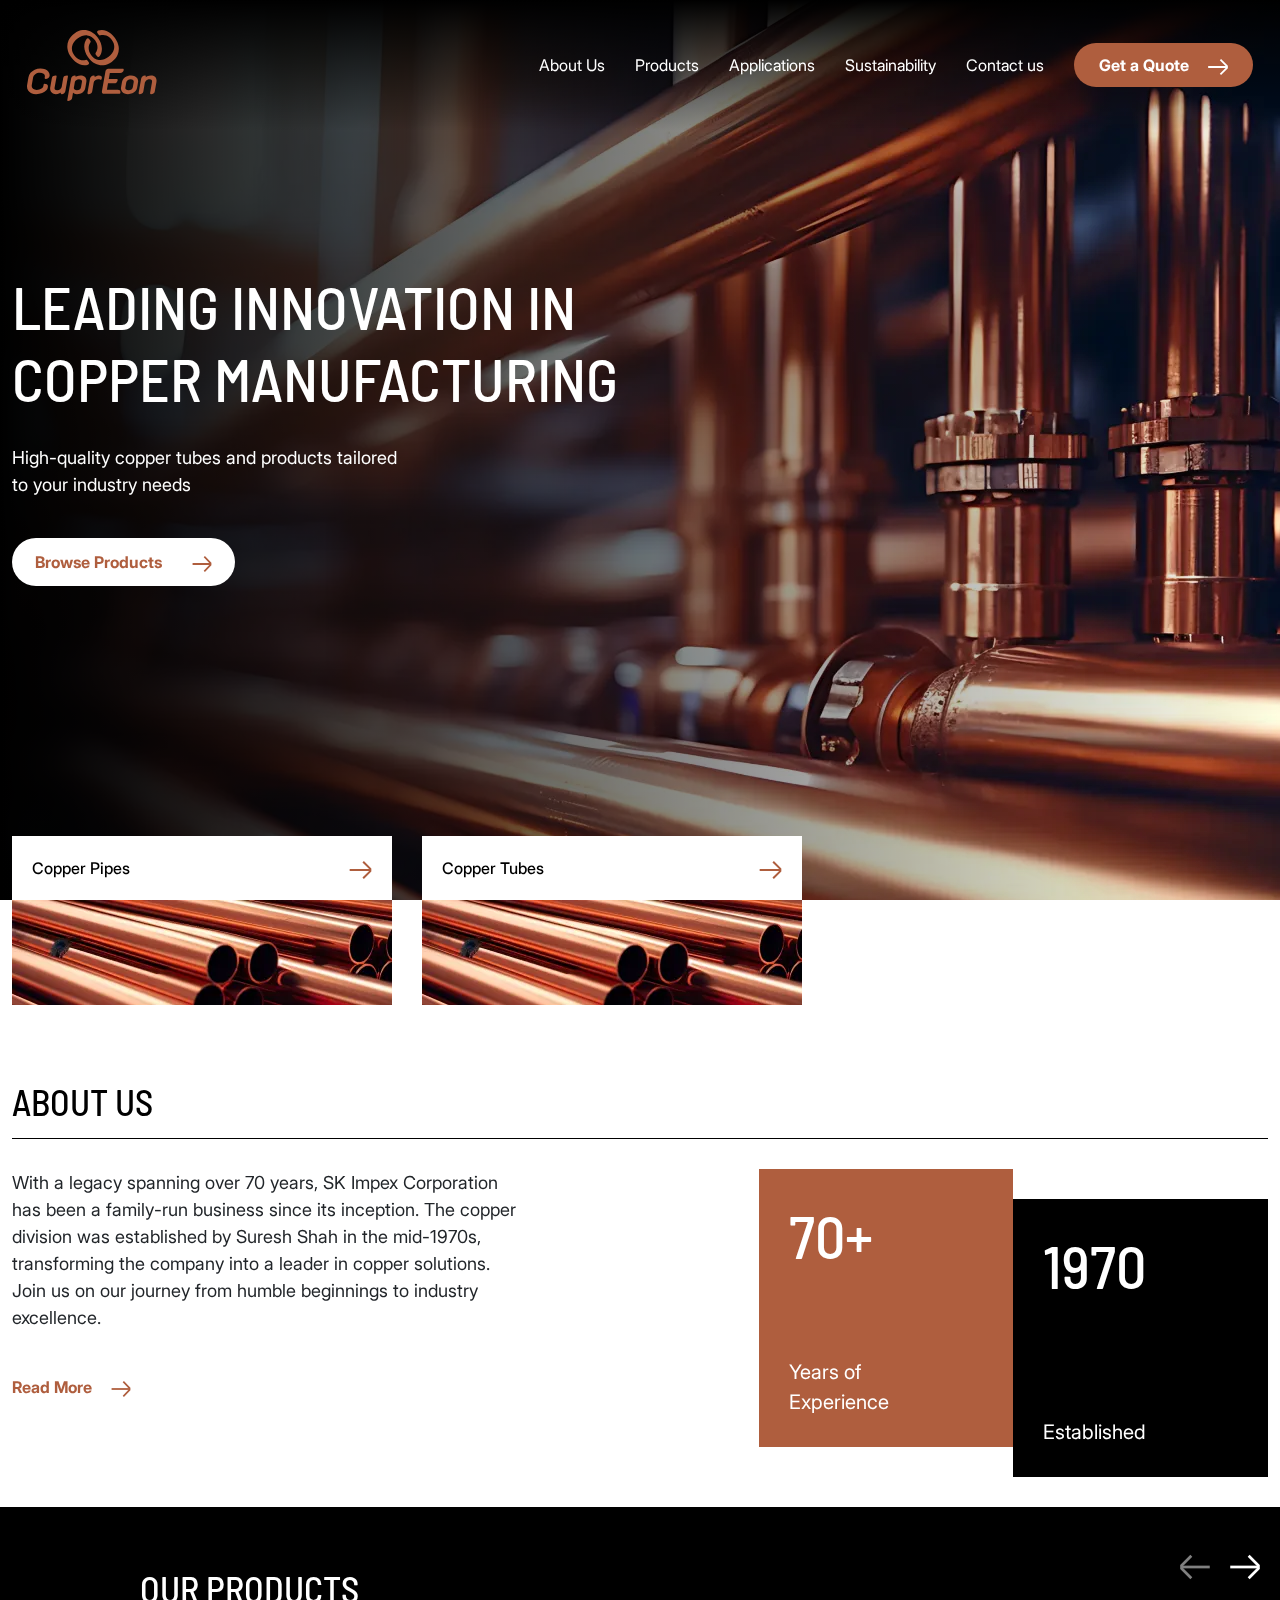
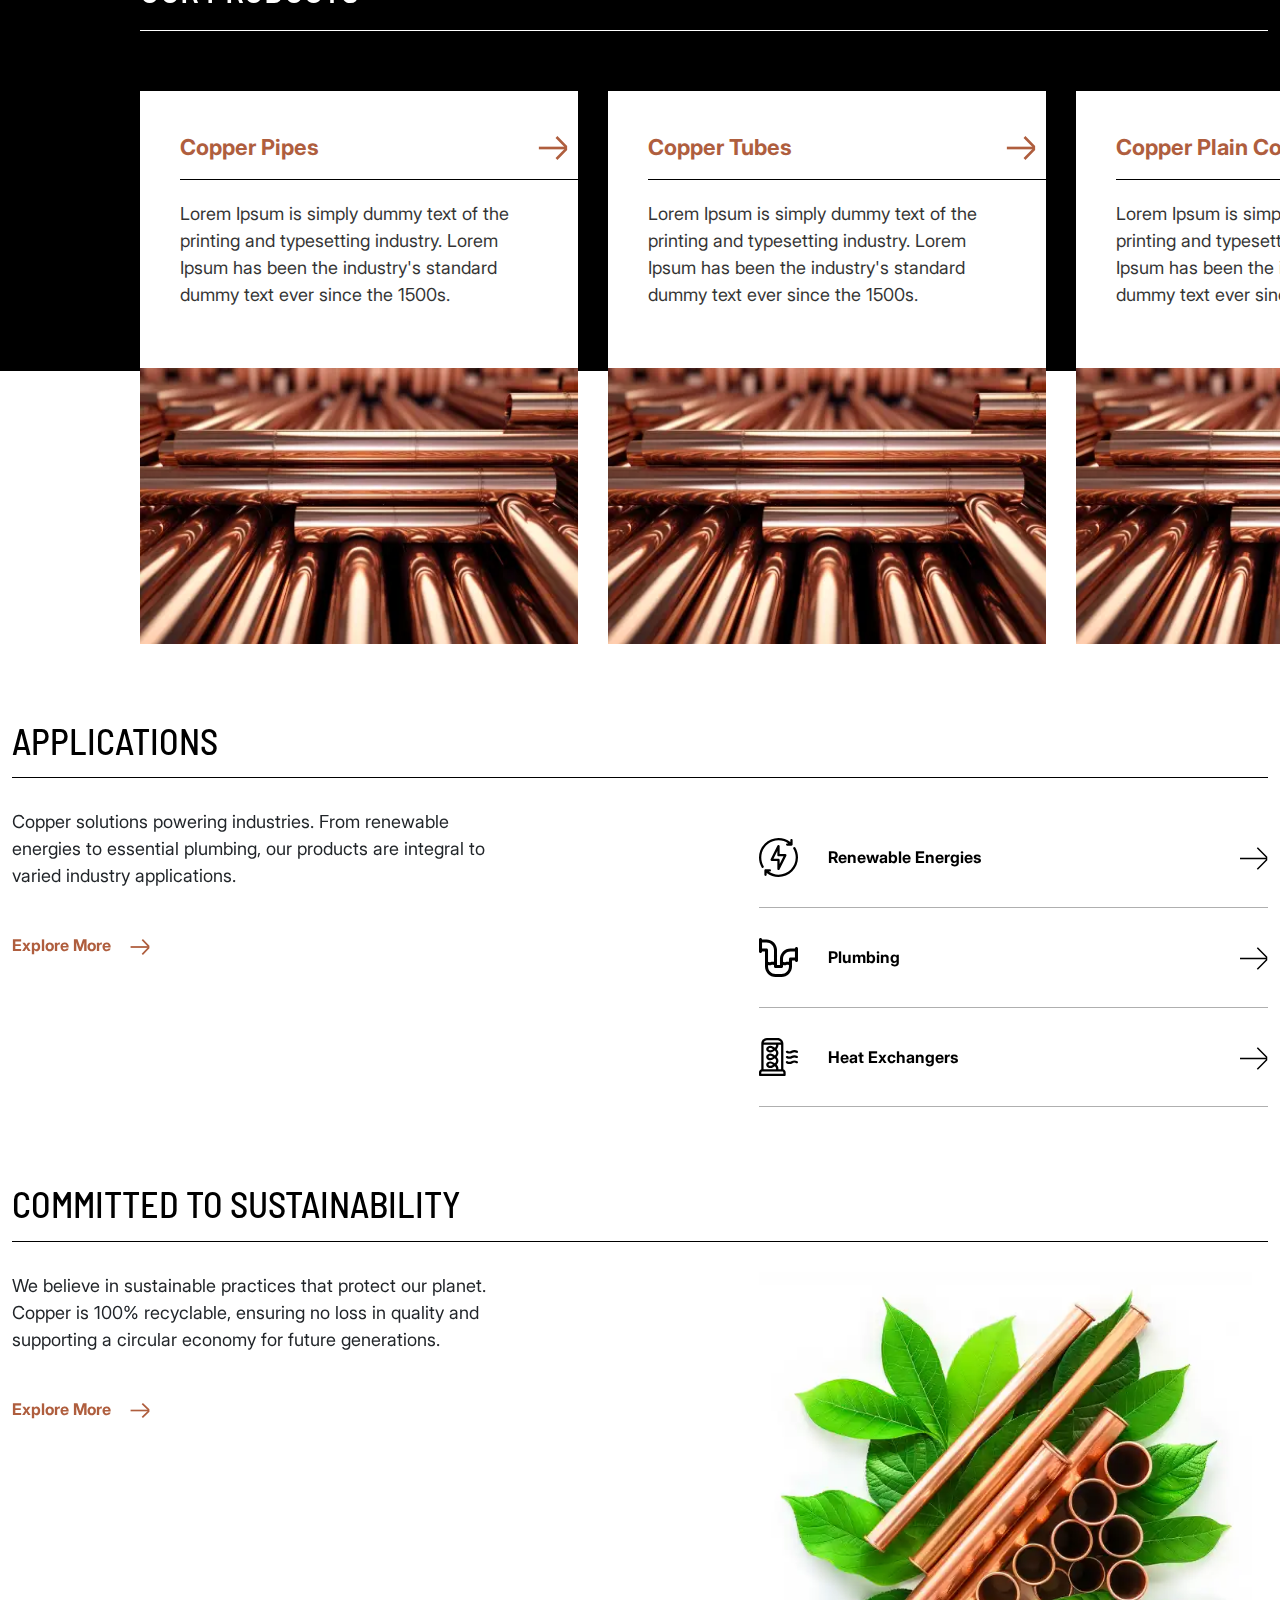
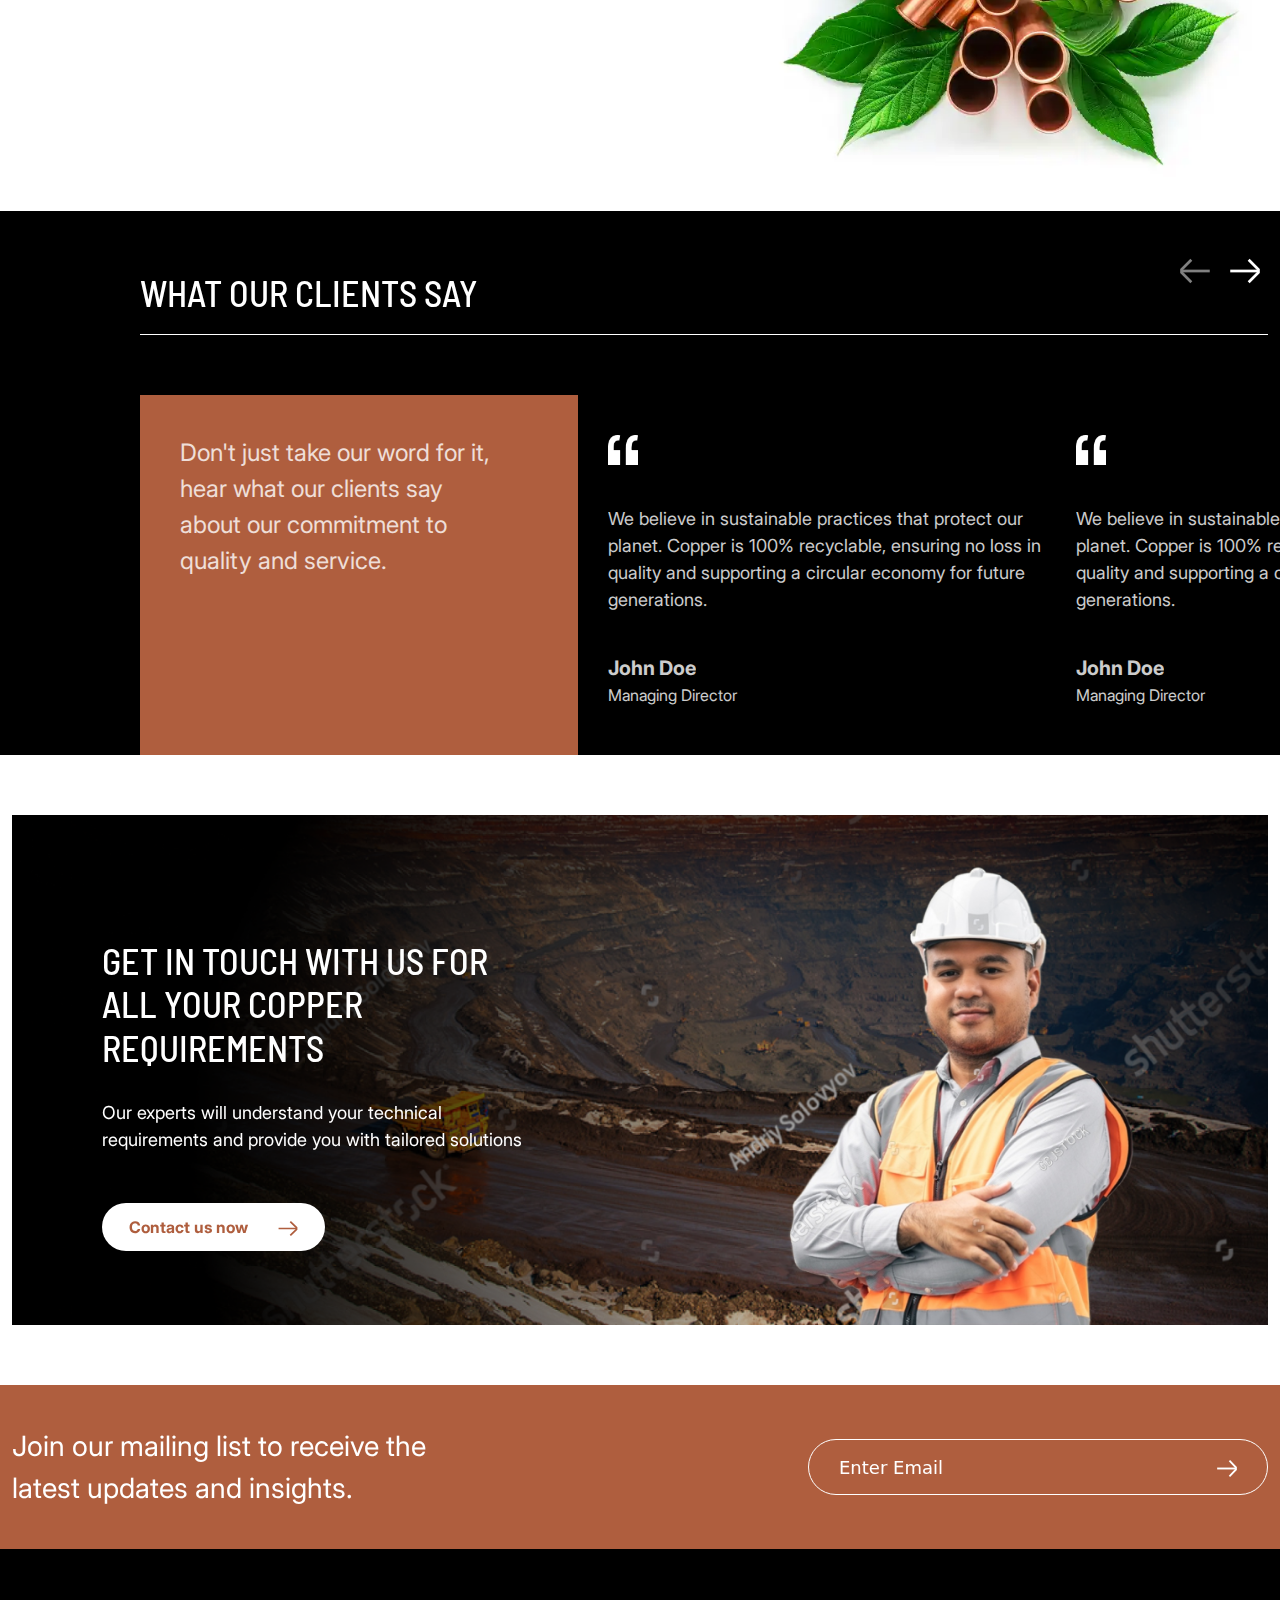
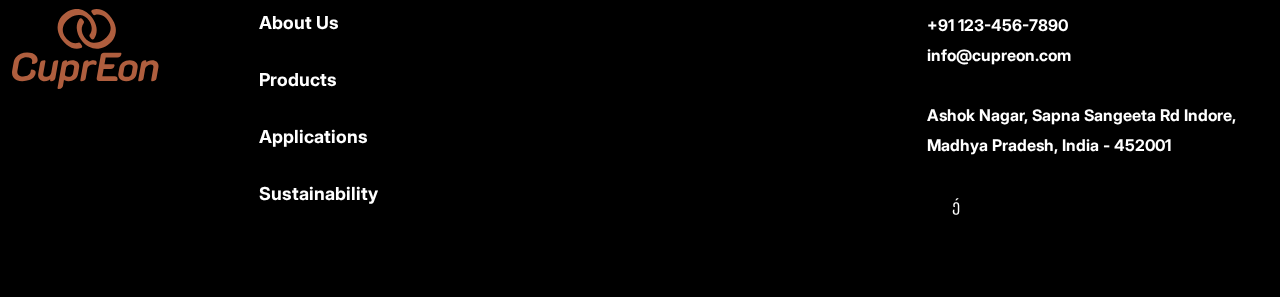
==== commit 273bc5ce: "All files added" ====
--- a/index.html
+++ b/index.html
@@ -22,16 +22,16 @@
                     <div class="header_navigations_links">
                         <ul class="menu">
                             <li>
-                                <a href="#" class="header_nav_links">About Us</a>
+                                <a href="./about-us.html" class="header_nav_links">About Us</a>
                             </li>
                             <li>
-                                <a href="#" class="header_nav_links">Products</a>
+                                <a href="./product.html" class="header_nav_links">Products</a>
                             </li>
                             <li>
-                                <a href="#" class="header_nav_links">Applications</a>
+                                <a href="./applications.html" class="header_nav_links">Applications</a>
                             </li>
                             <li>
-                                <a href="#" class="header_nav_links">Sustainability</a>
+                                <a href="./sustainability.html" class="header_nav_links">Sustainability</a>
                             </li>
                             <li>
                                 <a href="#" class="header_nav_links">Contact us</a>
@@ -56,19 +56,21 @@
             <section id="hero-section">
                 <div class="hero">
                     <div class="hero_inner">
-                        <div class="banner_overlay" style="background: url(./assets/images/home-hero-banner-bg.webp) center center / cover;">
+                        <div class="banner_overlay"
+                            style="background: url(./assets/images/home-hero-banner-bg.webp) center center / cover;">
                             <img class="no_visible" src="./assets/images/home-hero-banner-bg.webp" alt="banners" />
                         </div>
                         <div class="banner_content">
-                            <div class="content_inner">
+                            <div class="content_inner container">
                                 <h1>Leading Innovation in Copper Manufacturing</h1>
                                 <p>
                                     High-quality copper tubes and products tailored to your
                                     industry needs
                                 </p>
-                                <div class="diraction_aware_hover">
+                                <div class=" diraction_aware_hover">
                                     <a href="#" class="cta cta__banner">Browse Products
-                                        <span><img class="theme_icon" src="./assets/images/site_right_icon_theme_clr.svg"
+                                        <span><img class="theme_icon"
+                                                src="./assets/images/site_right_icon_theme_clr.svg"
                                                 alt="right icon" /></span></a>
                                 </div>
                             </div>
@@ -76,7 +78,7 @@
                     </div>
                 </div>
             </section>
-            <section id="service-cards-section">
+            <section id="service-cards-section" class="padding-bottom">
                 <div class="service_card_inner">
                     <div class="service_cards_row container">
                         <div class="service_card">
@@ -85,8 +87,7 @@
                                     <span>Copper Pipes</span>
                                     <span class="section__icon">
                                         <img class="section__icon theme_icon"
-                                            src=" ./assets/images/site_right_icon_theme_clr.svg"
-                                            alt="right icon" />
+                                            src=" ./assets/images/site_right_icon_theme_clr.svg" alt="right icon" />
                                     </span>
                                 </a>
                             </div>
@@ -100,8 +101,7 @@
                                     <span>Copper Tubes</span>
                                     <span class="section__icon">
                                         <img class="section__icon theme_icon"
-                                            src=" ./assets/images/site_right_icon_theme_clr.svg"
-                                            alt="right icon" />
+                                            src=" ./assets/images/site_right_icon_theme_clr.svg" alt="right icon" />
                                     </span>
                                 </a>
                             </div>
@@ -140,7 +140,7 @@
                                         </div>
                                     </div>
                                 </div>
-                                <div class="col-lg-5">
+                                <div class="col-lg-5 col-md-12">
                                     <div class="section__right__content">
                                         <div class="about__exp_block brown">
                                             <h3>70+</h3>
@@ -167,11 +167,13 @@
                             <div class="service_card">
                                 <div class="service_card_top">
                                     <a href="#" class="service_card_link section__cta">
-                                        <span>Copper Pipes</span>
-                                        <span class="section__icon">
-                                            <img class="section__icon theme_icon"
-                                                src=" ./assets/images/site_right_icon_theme_clr.svg"
-                                                alt="right icon" />
+                                        <span class="service_card_top_inner">
+                                            <span>Copper Pipes</span>
+                                            <span class="section__icon">
+                                                <img class="section__icon theme_icon"
+                                                    src=" ./assets/images/site_right_icon_theme_clr.svg"
+                                                    alt="right icon" />
+                                            </span>
                                         </span>
                                         <span class="slider__p__content">
                                             <p>
@@ -191,11 +193,13 @@
                             <div class="service_card">
                                 <div class="service_card_top">
                                     <a href="#" class="service_card_link section__cta">
-                                        <span>Copper Tubes</span>
-                                        <span class="section__icon">
-                                            <img class="section__icon theme_icon"
-                                                src=" ./assets/images/site_right_icon_theme_clr.svg"
-                                                alt="right icon" />
+                                        <span class="service_card_top_inner">
+                                            <span>Copper Tubes</span>
+                                            <span class="section__icon">
+                                                <img class="section__icon theme_icon"
+                                                    src=" ./assets/images/site_right_icon_theme_clr.svg"
+                                                    alt="right icon" />
+                                            </span>
                                         </span>
                                         <span class="slider__p__content">
                                             <p>
@@ -207,7 +211,7 @@
                                     </a>
                                 </div>
                                 <div class="service_card_bottom">
-                                    <img src="./assets/images/copper_tubes_slider.webp" alt="card" />
+                                    <img src="./assets/images/copper_pipes_slider.webp" alt="card" />
                                 </div>
                             </div>
                         </div>
@@ -215,11 +219,13 @@
                             <div class="service_card">
                                 <div class="service_card_top">
                                     <a href="#" class="service_card_link section__cta">
-                                        <span>Copper Plain Coil</span>
-                                        <span class="section__icon">
-                                            <img class="section__icon theme_icon"
-                                                src=" ./assets/images/site_right_icon_theme_clr.svg"
-                                                alt="right icon" />
+                                        <span class="service_card_top_inner">
+                                            <span>Copper Plain Coil</span>
+                                            <span class="section__icon">
+                                                <img class="section__icon theme_icon"
+                                                    src=" ./assets/images/site_right_icon_theme_clr.svg"
+                                                    alt="right icon" />
+                                            </span>
                                         </span>
                                         <span class="slider__p__content">
                                             <p>
@@ -231,10 +237,11 @@
                                     </a>
                                 </div>
                                 <div class="service_card_bottom">
-                                    <img src="./assets/images/copper_plain_slider.webp" alt="card" />
-                                </div>
-                            </div>
-                        </div>
+                                    <img src="./assets/images/copper_pipes_slider.webp" alt="card" />
+                                </div>
+                            </div>
+                        </div>
+
                     </div>
                 </div>
             </section>
@@ -267,32 +274,35 @@
                                     <div class="section__right__content">
                                         <div class="section__cta__holder">
                                             <div class="application__item">
-    
+
                                                 <a class="section__cta application__links" href="#"><span><img
                                                             src="./assets/images/renewable_icon.svg"
                                                             alt="product icon" /></span>
                                                     <span class="application__name">Renewable Energies</span>
-                                                    <span class="section__icon"><img class="theme_icon theme_icon__resize"
+                                                    <span class="section__icon"><img
+                                                            class="theme_icon theme_icon__resize"
                                                             src="./assets/images/theme__arrow__000.svg"
                                                             alt="right icon" /></span></a>
                                             </div>
                                             <div class="application__item">
-    
+
                                                 <a class="section__cta application__links" href="#"><span><img
                                                             src="./assets/images/plumbing_icon.svg"
                                                             alt="product icon" /></span>
                                                     <span class="application__name">Plumbing</span>
-                                                    <span class="section__icon"><img class="theme_icon theme_icon__resize"
+                                                    <span class="section__icon"><img
+                                                            class="theme_icon theme_icon__resize"
                                                             src="./assets/images/theme__arrow__000.svg"
                                                             alt="right icon" /></span></a>
                                             </div>
                                             <div class="application__item">
-    
+
                                                 <a class="section__cta application__links" href="#"><span><img
                                                             src="./assets/images/carbon_heater.svg"
                                                             alt="product icon" /></span>
                                                     <span class="application__name">Heat Exchangers</span>
-                                                    <span class="section__icon"><img class="theme_icon theme_icon__resize"
+                                                    <span class="section__icon"><img
+                                                            class="theme_icon theme_icon__resize"
                                                             src="./assets/images/theme__arrow__000.svg"
                                                             alt="right icon" /></span></a>
                                             </div>
@@ -312,11 +322,12 @@
                         </div>
                         <div class="section__content">
                             <div class="section__content__inner row">
-                                <div class="col-lg-5">
+                                <div class="col-lg-5 ">
                                     <div class="section__col__inner">
                                         <div class="section__text__holder">
                                             <p class="section__text">
-                                                We believe in sustainable practices that protect our planet. Copper is 100%
+                                                We believe in sustainable practices that protect our planet. Copper is
+                                                100%
                                                 recyclable, ensuring no loss in quality and
                                                 supporting a circular economy for future generations.
                                             </p>
@@ -329,7 +340,7 @@
                                         </div>
                                     </div>
                                 </div>
-                                <div class="col-lg-5">
+                                <div class="col-lg-5 col-md-12">
                                     <div class="section__right__content">
                                         <div class="sustainability_img">
                                             <img src="./assets/images/plant_copper.webp" alt="plant copper">
@@ -346,49 +357,120 @@
                     <div class="our_products_title container">
                         <h2>What Our Clients Say</h2>
                     </div>
-                    <div class="owl-carousel d-block-custom">
-                        <div class="item">
-                            <div class="service_card">
-                                <div class="service_card_top">
-                                    <a href="#" class="service_card_link section__cta">
-                                        <span>Copper Pipes</span>
-                                        <span class="section__icon">
-                                            <img class="section__icon theme_icon"
-                                                src=" ./assets/images/site_right_icon_theme_clr.svg"
-                                                alt="right icon" />
-                                        </span>
-                                        <span class="slider__p__content">
-                                            <p>
-                                                Lorem Ipsum is simply dummy text of the printing and
-                                                typesetting industry. Lorem Ipsum has been the
-                                                industry's standard dummy text ever since the 1500s.
-                                            </p>
-                                        </span>
-                                    </a>
-                                </div>
-    
-                            </div>
-                        </div>
-                        <div class="item">
-                            <div class="service_card">
-                                <div class="service_card_top">
-                                    <a href="#" class="service_card_link black section__cta">
-                                        <span>Copper Pipes</span>
-                                        <span class="section__icon">
-                                            <img class="section__icon theme_icon"
-                                                src=" ./assets/images/site_right_icon_theme_clr.svg"
-                                                alt="right icon" />
-                                        </span>
-                                        <span class="slider__p__content">
-                                            <p>
-                                                Lorem Ipsum is simply dummy text of the printing and
-                                                typesetting industry. Lorem Ipsum has been the
-                                                industry's standard dummy text ever since the 1500s.
-                                            </p>
-                                        </span>
-                                    </a>
-                                </div>
-    
+                    <div class="owl-carousel client_slider d-block-custom">
+                        <div class="item">
+                            <div class="service_card">
+                                <div class="service_card_top">
+                                    <div class="service_card_link section__cta theme_active">
+                                        <span class="slider__p__content client_say item_one">
+                                            <p>
+                                                Don't just take our word for it, hear what our clients say about our
+                                                commitment to quality and service.
+                                            </p>
+                                        </span>
+                                    </div>
+                                </div>
+
+                            </div>
+                        </div>
+                        <div class="item">
+                            <div class="service_card">
+                                <div class="service_card_top">
+                                    <div class="service_card_link black section__cta">
+
+                                        <div class="section__icon">
+                                            <img class="section__icon theme_icon not_hover"
+                                                src=" ./assets/images/quote_img.png" alt="quote icon" />
+                                        </div>
+                                        <div class="slider__p__content item_one">
+                                            <p>
+                                                We believe in sustainable practices that protect our planet. Copper is
+                                                100% recyclable, ensuring no loss in quality and
+                                                supporting a circular economy for future generations.
+                                            </p>
+                                        </div>
+                                        <div class="review_detail">
+                                            <p class="review_name">John Doe</p>
+                                            <p class="review_designation">Managing Director</p>
+                                        </div>
+                                    </div>
+                                </div>
+
+                            </div>
+                        </div>
+                        <div class="item">
+                            <div class="service_card">
+                                <div class="service_card_top">
+                                    <div class="service_card_link black section__cta">
+
+                                        <div class="section__icon">
+                                            <img class="section__icon theme_icon not_hover"
+                                                src=" ./assets/images/quote_img.png" alt="quote icon" />
+                                        </div>
+                                        <div class="slider__p__content item_one">
+                                            <p>
+                                                We believe in sustainable practices that protect our planet. Copper is
+                                                100% recyclable, ensuring no loss in quality and
+                                                supporting a circular economy for future generations.
+                                            </p>
+                                        </div>
+                                        <div class="review_detail">
+                                            <p class="review_name">John Doe</p>
+                                            <p class="review_designation">Managing Director</p>
+                                        </div>
+                                    </div>
+                                </div>
+
+                            </div>
+                        </div>
+                        <div class="item">
+                            <div class="service_card">
+                                <div class="service_card_top">
+                                    <div class="service_card_link black section__cta">
+
+                                        <div class="section__icon">
+                                            <img class="section__icon theme_icon not_hover"
+                                                src=" ./assets/images/quote_img.png" alt="quote icon" />
+                                        </div>
+                                        <div class="slider__p__content item_one">
+                                            <p>
+                                                We believe in sustainable practices that protect our planet. Copper is
+                                                100% recyclable, ensuring no loss in quality and
+                                                supporting a circular economy for future generations.
+                                            </p>
+                                        </div>
+                                        <div class="review_detail">
+                                            <p class="review_name">John Doe</p>
+                                            <p class="review_designation">Managing Director</p>
+                                        </div>
+                                    </div>
+                                </div>
+
+                            </div>
+                        </div>
+                        <div class="item">
+                            <div class="service_card">
+                                <div class="service_card_top">
+                                    <div class="service_card_link black section__cta">
+
+                                        <div class="section__icon">
+                                            <img class="section__icon theme_icon not_hover"
+                                                src=" ./assets/images/quote_img.png" alt="quote icon" />
+                                        </div>
+                                        <div class="slider__p__content item_one">
+                                            <p>
+                                                We believe in sustainable practices that protect our planet. Copper is
+                                                100% recyclable, ensuring no loss in quality and
+                                                supporting a circular economy for future generations.
+                                            </p>
+                                        </div>
+                                        <div class="review_detail">
+                                            <p class="review_name">John Doe</p>
+                                            <p class="review_designation">Managing Director</p>
+                                        </div>
+                                    </div>
+                                </div>
+
                             </div>
                         </div>
                     </div>
@@ -397,28 +479,42 @@
             <section id="gitBg" class="padding-top padding-bottom">
                 <div class="get-in-touch-main">
                     <div class="container">
-                        <div class="git_inner">
-                            <div class="git_img">
-                                <img src="./assets/images/git_bg.webp" alt="git bg">
-                            </div>
+                        <div class="git_inner"
+                            style="background: url(./assets/images/git_bg.png) center center / cover;">
+                            <!-- <div class="git_img">
+                                <img src="" alt="git bg">
+                            </div> -->
                             <div class="git_content_main">
-                                <div class="git_content">
-                                    <h2>Get in touch with us for all your Copper requirements</h2>
-                                    <p>Our experts will understand your technical requirements and provide you with tailored
-                                        solutions</p>
-                                    <div class="diraction_aware_hover">
-                                        <a href="#" class="cta cta__banner">Contact us now
-                                            <span><img class="theme_icon"
-                                                    src="./assets/images/site_right_icon_theme_clr.svg"
-                                                    alt="right icon" /></span></a>
-                                    </div>
-                                </div>
-                            </div>
-                        </div>
-                    </div>
-                </div>
-            </section>
-    
+                                <div class="row">
+                                    <div class="col-lg-5 col-md-12">
+                                        <div class="git_content">
+                                            <h2>Get in touch with us for all your Copper requirements</h2>
+                                            <p>Our experts will understand your technical requirements and provide you
+                                                with
+                                                tailored
+                                                solutions</p>
+                                            <div class="diraction_aware_hover">
+                                                <a href="#" class="cta cta__banner">Contact us now
+                                                    <span><img class="theme_icon"
+                                                            src="./assets/images/site_right_icon_theme_clr.svg"
+                                                            alt="right icon" /></span></a>
+                                            </div>
+                                        </div>
+                                    </div>
+                                    <div class="col-lg-5 col-md-12">
+                                        <div class="section__right__content">
+                                            <div class="sustainability_img">
+                                                <img src="./assets/images/person_getintouch.png" alt="Person">
+                                            </div>
+                                        </div>
+                                    </div>
+                                </div>
+                            </div>
+                        </div>
+                    </div>
+                </div>
+            </section>
+
         </main>
         <footer id="footer" class="padding-top">
             <div class="footer-email-section">
@@ -429,21 +525,26 @@
                         </div>
                         <div class="email_input_area">
                             <input type="email" placeholder="Enter Email" required>
-                            <img class="theme_icon" src="./assets/images/site_right_icon_fff.svg" alt="right icon">
+                            <button>
+                                <span>
+                                    <img class="theme_icon" src="./assets/images/site_right_icon_fff.svg"
+                                        alt="right icon">
+                                </span>
+                            </button>
                         </div>
                     </div>
                 </div>
             </div>
             <div class="footer-main black">
                 <div class="container">
-    
+
                     <div class="footer_inner">
-                        <div class="footer__left">
+                        <div class="footer__left width__full">
                             <a href="#">
                                 <img src="./assets/images/logo.svg" alt="logo" />
                             </a>
                         </div>
-                        <div class="footer__center">
+                        <div class="footer__center width__full">
                             <ul>
                                 <li><a href="#">About Us</a></li>
                                 <li><a href="#">Products</a></li>
@@ -451,7 +552,7 @@
                                 <li><a href="#">Sustainability</a></li>
                             </ul>
                         </div>
-                        <div class="footer__right">
+                        <div class="footer__right width__full">
                             <div class="contact_details">
                                 <div class="contact_number">
                                     <a href="tel:+91 123-456-7890">+91 123-456-7890</a> <br>
@@ -475,10 +576,13 @@
                     </div>
                 </div>
             </div>
-    
+
         </footer>
     </div>
-    
+
+
+
+
 
     <script src="./js/locomotive.js"></script>
     <script src="./js/jquery.js"></script>
